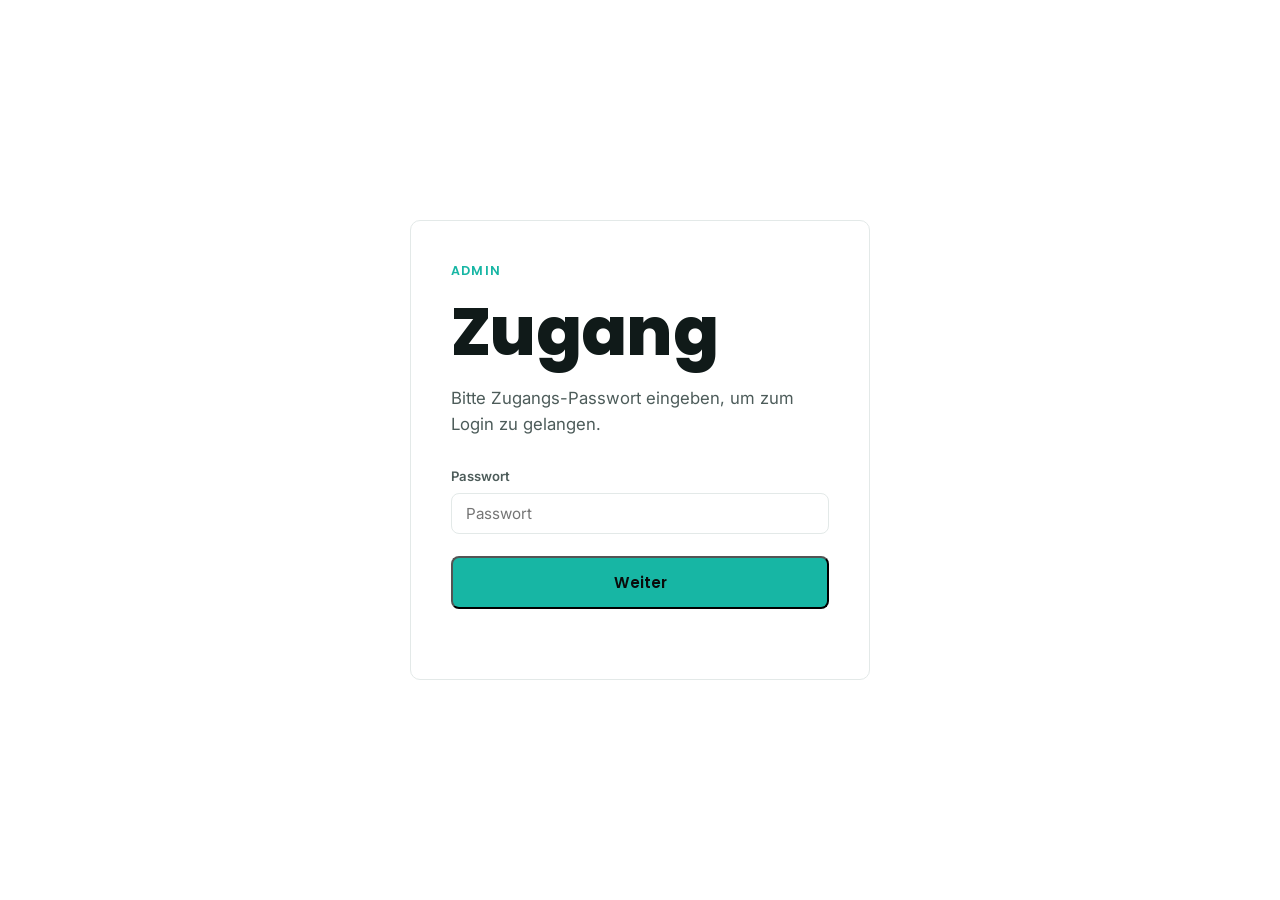
==== admin/index.html @ 3780bc46 "Code-Cleanup: alle Kommentare raus, toten Code entfernt Betrifft alle HTML/CSS/JS-Dateien im Repo (1" ====
<!DOCTYPE html>
<html lang="de">
<head>
<meta charset="UTF-8">
<meta name="viewport" content="width=device-width, initial-scale=1.0">
<meta name="robots" content="noindex, nofollow">
<title>Admin | Pascal Krieger</title>
<link rel="icon" type="image/png" href="../Assets/logo_1x1.png">
<script>
  (function () {
    try {
      var stored = localStorage.getItem('theme');
      var wantsLight = stored ? stored === 'light' : window.matchMedia('(prefers-color-scheme: light)').matches;
      if (wantsLight) document.documentElement.classList.add('light');
    } catch (e) {}
  })();
</script>
<link rel="preconnect" href="https://fonts.googleapis.com">
<link rel="preconnect" href="https://fonts.gstatic.com" crossorigin>
<link href="https://fonts.googleapis.com/css2?family=Poppins:wght@500;600;700;800&family=Inter:wght@400;500;600&display=swap" rel="stylesheet">
<link rel="stylesheet" href="../style.css">
<link rel="stylesheet" href="style.css">
</head>
<body>

<div id="pinScreen" class="admin-login" style="display:none">
  <div class="admin-login-card">
    <p class="eyebrow">Admin</p>
    <h1>Zugang</h1>
    <p class="lead">Bitte Zugangs-Passwort eingeben, um zum Login zu gelangen.</p>

    <label class="admin-field">
      <span>Passwort</span>
      <input type="password" id="pinInput" placeholder="Passwort" autocomplete="off">
    </label>

    <button id="pinBtn" class="btn btn-primary" type="button">Weiter</button>
    <p id="pinError" class="admin-error"></p>
  </div>
</div>

<div id="loginScreen" class="admin-login" style="display:none">
  <div class="admin-login-card">
    <p class="eyebrow">Admin</p>
    <h1>Anmelden</h1>
    <p class="lead">Melde dich mit einem GitHub-Zugriffstoken an, um auf den Admin-Bereich zuzugreifen.</p>

    <label class="admin-field">
      <span>GitHub-Token</span>
      <input type="password" id="tokenInput" placeholder="github_pat_..." autocomplete="off">
    </label>

    <button id="loginBtn" class="btn btn-primary" type="button">Anmelden</button>
    <p id="loginError" class="admin-error"></p>

    <details class="admin-help">
      <summary>Wie bekomme ich ein Token?</summary>
      <ol>
        <li>Auf GitHub: Einstellungen (oben rechts beim Profilbild) → <strong>Settings</strong></li>
        <li>Ganz unten links: <strong>Developer settings</strong></li>
        <li><strong>Personal access tokens</strong> → <strong>Fine-grained tokens</strong> → <strong>Generate new token</strong></li>
        <li>Bei "Repository access" → <strong>Only select repositories</strong> → <em>pkphysio</em> auswählen</li>
        <li>Bei "Permissions" → <strong>Contents</strong> → auf <strong>Read and write</strong> stellen</li>
        <li>Token generieren, kopieren und hier oben einfügen</li>
      </ol>
      <p class="admin-note">Das Token wird nur in diesem Browser-Tab gespeichert und nie irgendwo hochgeladen. Nach dem Schließen des Tabs ist es weg.</p>
    </details>
  </div>
</div>

<div id="menuScreen" class="admin-menu" style="display:none">
  <button class="theme-toggle admin-menu-theme-toggle" id="themeToggle" type="button" aria-pressed="false" aria-label="Farbschema wechseln">
    <span class="theme-toggle-track"><span class="theme-toggle-thumb"></span></span>
  </button>
  <div class="admin-menu-inner">
    <p class="eyebrow">Admin</p>
    <h1>Womit möchtest du starten?</h1>
    <p class="lead">Wähle einen Bereich aus.</p>

    <div class="admin-menu-grid">
      <a href="Website%20Editor/" class="admin-menu-card">
        <span class="admin-menu-card-icon"><svg viewBox="0 0 24 24" width="28" height="28" fill="none" stroke="currentColor" stroke-width="1.6" stroke-linecap="round" stroke-linejoin="round"><path d="M4 20l1-4L16 5l3 3L8 19l-4 1z"/><path d="M14 7l3 3"/></svg></span>
        <h2>Website-Editor</h2>
        <p>Texte, Bilder, Design und Bausteine der Website bearbeiten.</p>
      </a>
      <a href="Statistik/" class="admin-menu-card">
        <span class="admin-menu-card-icon"><svg viewBox="0 0 24 24" width="28" height="28" fill="none" stroke="currentColor" stroke-width="1.6" stroke-linecap="round" stroke-linejoin="round"><line x1="5" y1="20" x2="5" y2="12"/><line x1="12" y1="20" x2="12" y2="6"/><line x1="19" y1="20" x2="19" y2="14"/><line x1="3" y1="20" x2="21" y2="20"/></svg></span>
        <h2>Statistiken <span class="admin-badge-soon">Bald verfügbar</span></h2>
        <p>Besucherzahlen und Kennzahlen der Website einsehen.</p>
      </a>
    </div>

    <button id="menuLogoutBtn" class="btn btn-outline admin-menu-logout" type="button">Abmelden</button>
  </div>
</div>

<script src="script.js"></script>
</body>
</html>
---- style.css ----
* { box-sizing: border-box; margin: 0; padding: 0; }

:root {
  --color-primary: #17b6a4;
  --color-primary-dark: #0c6a60;
  --color-primary-light: rgba(23, 182, 164, .16);
  --color-accent: #ff8a5c;
  --color-ink: #f3f6f5;
  --color-ink-soft: #a9b6b3;
  --color-bg: #111111;
  --color-bg-alt: #171b1a;
  --color-surface: #1c211f;
  --color-border: #2a302e;
  --shadow-sm: 0 2px 10px rgba(0, 0, 0, .35);
  --shadow-md: 0 10px 30px rgba(0, 0, 0, .45);
  --shadow-lg: 0 20px 50px rgba(0, 0, 0, .55);
  --radius: 10px;
  --radius-sm: 8px;
  --portrait-width: 430px;
  --logo-height: 90px;
  --font-head: "Poppins", sans-serif;
  --font-body: "Inter", sans-serif;
  color-scheme: dark;
}

:root.light {
  --color-primary-dark: #0a5751;
  --color-primary-light: rgba(15, 122, 114, .12);
  --color-ink: #101a19;
  --color-ink-soft: #4d5c5a;
  --color-bg: #ffffff;
  --color-bg-alt: #f4f8f7;
  --color-surface: #ffffff;
  --color-border: #e3e9e8;
  --shadow-sm: 0 2px 10px rgba(16, 26, 25, .06);
  --shadow-md: 0 10px 30px rgba(16, 26, 25, .10);
  --shadow-lg: 0 20px 50px rgba(16, 26, 25, .16);
  color-scheme: light;
}

html { scroll-behavior: smooth; background: var(--color-bg); transition: background .2s ease; }

body {
  font-family: var(--font-body);
  color: var(--color-ink);
  background: var(--color-bg);
  line-height: 1.6;
  -webkit-font-smoothing: antialiased;
  transition: background .2s ease, color .2s ease;
}

img { display: block; max-width: 100%; }
a { color: inherit; text-decoration: none; }
ul { list-style: none; }

.container {
  width: 100%;
  max-width: 1140px;
  margin: 0 auto;
  padding: 0 24px;
}

h1, h2, h3 { font-family: var(--font-head); font-weight: 700; line-height: 1.15; letter-spacing: -0.01em; }
h1 { font-size: clamp(2.6rem, 6vw, 4.2rem); font-weight: 800; }
h2 { font-size: clamp(1.9rem, 3.6vw, 2.6rem); }
h3 { font-size: 1.25rem; font-weight: 600; }

.eyebrow {
  display: block;
  font-family: var(--font-head);
  font-size: .78rem;
  font-weight: 600;
  letter-spacing: .1em;
  text-transform: uppercase;
  color: var(--color-primary);
  margin-bottom: 12px;
}

.lead { color: var(--color-ink-soft); font-size: 1.05rem; max-width: 60ch; }

.btn {
  display: inline-flex;
  align-items: center;
  gap: 8px;
  padding: 13px 24px;
  border-radius: 8px;
  font-family: var(--font-head);
  font-weight: 600;
  font-size: .95rem;
  transition: background .2s ease, border-color .2s ease, color .2s ease;
  white-space: nowrap;
}
.btn-primary {
  background: var(--color-primary);
  color: #0a0c0b;
}
.btn-primary:hover { background: #22cdb9; }
.btn-outline {
  background: transparent;
  color: var(--color-ink);
  border: 1.5px solid var(--color-border);
}
.btn-outline:hover { border-color: var(--color-primary); color: var(--color-primary); }
.btn-header { padding: 10px 18px; font-size: .85rem; }

.progress-bar {
  position: fixed;
  top: 0; left: 0;
  height: 3px;
  width: 0%;
  background: linear-gradient(90deg, var(--color-primary), var(--color-accent));
  z-index: 1000;
  transition: width .1s ease-out;
}

.site-header {
  position: fixed;
  top: 0; left: 0; right: 0;
  z-index: 900;
  background: rgba(17, 17, 17, .75);
  backdrop-filter: blur(14px);
  -webkit-backdrop-filter: blur(14px);
  border-bottom: 1px solid transparent;
  transition: background .2s ease, border-color .3s ease, box-shadow .3s ease;
}
:root.light .site-header { background: rgba(255, 255, 255, .8); }
.site-header.scrolled { border-color: var(--color-border); box-shadow: var(--shadow-sm); }

.header-inner {
  display: flex;
  align-items: center;
  justify-content: space-between;
  gap: 20px;
  height: 92px;
}

.logo-link { display: flex; align-items: center; }
.logo-img { height: var(--logo-height, 90px); width: auto; }
.logo-img-light { display: none; }
:root.light .logo-img-dark { display: none; }
:root.light .logo-img-light { display: block; }

.nav { display: flex; align-items: center; gap: 28px; margin-left: auto; position: relative; }
.nav-link {
  position: relative;
  font-weight: 500;
  font-size: .95rem;
  color: var(--color-ink-soft);
  transition: color .2s ease;
  padding: 4px 0;
}
.nav-link::after {
  content: "";
  position: absolute;
  left: 0; bottom: -2px;
  width: 0; height: 2px;
  background: var(--color-primary);
  transition: width .25s ease;
}
.nav-link:hover, .nav-link.active { color: var(--color-ink); }
.nav-link:hover::after, .nav-link.active::after { width: 100%; }

.theme-toggle {
  display: flex;
  align-items: center;
  background: none;
  border: none;
  cursor: pointer;
  padding: 0;
}
.theme-toggle-track {
  position: relative;
  width: 40px;
  height: 22px;
  border-radius: 999px;
  background: var(--color-border);
  transition: background .2s ease;
}
.theme-toggle-thumb {
  position: absolute;
  top: 2px; left: 2px;
  width: 18px; height: 18px;
  border-radius: 50%;
  background: var(--color-primary);
  transition: transform .25s ease;
}
:root.light .theme-toggle-thumb { transform: translateX(18px); }

.burger {
  display: none;
  flex-direction: column;
  justify-content: center;
  gap: 5px;
  width: 40px;
  height: 40px;
  background: none;
  border: none;
  cursor: pointer;
}
.burger span {
  width: 22px;
  height: 2px;
  background: var(--color-ink);
  transition: transform .3s ease, opacity .3s ease;
}
.burger.open span:nth-child(1) { transform: translateY(7px) rotate(45deg); }
.burger.open span:nth-child(2) { opacity: 0; }
.burger.open span:nth-child(3) { transform: translateY(-7px) rotate(-45deg); }

.hero {
  padding: 206px 0 110px;
  border-bottom: 1px solid var(--color-border);
}
.hero-inner { max-width: 760px; }
.hero-sub { color: var(--color-primary); font-weight: 600; margin: 10px 0 22px; }
.hero-text { color: var(--color-ink-soft); font-size: 1.1rem; max-width: 56ch; margin-bottom: 34px; }
.hero-actions { display: flex; gap: 16px; flex-wrap: wrap; }

.section { padding: 110px 0; }
.section-alt { background: var(--color-bg-alt); }
.section-head { max-width: 640px; margin-bottom: 50px; }
.offers-head { margin-top: 90px; }

.about-grid {
  display: grid;
  grid-template-columns: var(--portrait-width, 430px) 1fr;
  gap: 60px;
  align-items: center;
}
.about-portrait {
  width: 100%;
  aspect-ratio: 3 / 4.4;
  border-radius: var(--radius);
  background: linear-gradient(150deg, var(--color-primary), var(--color-primary-dark));
  border: 1px solid var(--color-border);
  overflow: hidden;
}
.about-portrait-img {
  width: 100%;
  height: 100%;
  object-fit: cover;
  object-position: center top;
}

.about-content h2 { margin-bottom: 18px; }
.about-content .lead { margin-bottom: 34px; }

.timeline { display: flex; flex-direction: column; gap: 20px; }
.timeline li { display: flex; gap: 16px; align-items: flex-start; }
.timeline-dot {
  width: 10px; height: 10px;
  border-radius: 50%;
  background: var(--color-primary);
  margin-top: 7px;
  flex-shrink: 0;
  box-shadow: 0 0 0 4px var(--color-primary-light);
}
.timeline strong { font-family: var(--font-head); font-size: .92rem; color: var(--color-ink); }
.timeline p { color: var(--color-ink-soft); font-size: .95rem; }

.services-grid {
  display: grid;
  grid-template-columns: repeat(2, 1fr);
  gap: 28px;
  margin-bottom: 30px;
}
.service-card, .offer-card {
  background: var(--color-surface);
  border: 1px solid var(--color-border);
  border-radius: var(--radius);
  padding: 34px;
  transition: border-color .2s ease;
}
.service-card:hover, .offer-card:hover {
  border-color: var(--color-primary);
}
.service-card h3, .offer-card h3 {
  margin-bottom: 10px;
  padding-bottom: 14px;
  border-bottom: 2px solid var(--color-primary-light);
}
.service-card p, .offer-card p { color: var(--color-ink-soft); font-size: .95rem; }

.offer-list { display: flex; flex-direction: column; gap: 8px; }
.offer-list > li {
  position: relative;
  padding-left: 18px;
  color: var(--color-ink-soft);
  font-size: .95rem;
}
.offer-list > li::before {
  content: "";
  position: absolute;
  left: 0; top: 9px;
  width: 6px; height: 6px;
  border-radius: 50%;
  background: var(--color-primary);
}
.offer-sublist { margin-top: 8px; display: flex; flex-direction: column; gap: 6px; }
.offer-sublist li {
  position: relative;
  padding-left: 16px;
  color: var(--color-ink-soft);
  font-size: .95rem;
}
.offer-sublist li::before {
  content: "–";
  position: absolute;
  left: 0;
  color: var(--color-ink-soft);
}

.offers-grid {
  display: grid;
  grid-template-columns: repeat(3, 1fr);
  gap: 28px;
}

.custom-section-inner { max-width: 760px; margin: 0 auto; }
.custom-section-head { max-width: 100%; text-align: center; margin-left: auto; margin-right: auto; }
.custom-section-head .eyebrow { text-align: center; }
.custom-section-text { color: var(--color-ink-soft); font-size: 1.05rem; text-align: center; }
.custom-section-text p { margin-bottom: 1em; }
.custom-section-text p:last-child { margin-bottom: 0; }

.custom-section-inner.has-image {
  max-width: 1100px;
  display: grid;
  grid-template-columns: 1fr 1fr;
  gap: 50px;
  align-items: center;
}
.custom-section-inner.has-image .custom-section-head,
.custom-section-inner.has-image .custom-section-text,
.custom-section-inner.has-image .custom-section-head .eyebrow {
  text-align: left;
  margin-left: 0;
  margin-right: 0;
}
.custom-section-inner.has-image.custom-section-imgright { direction: rtl; }
.custom-section-inner.has-image.custom-section-imgright > * { direction: ltr; }
.custom-section-media img {
  display: block;
  width: 100%;
  border-radius: var(--radius);
  box-shadow: var(--shadow-md);
}
@media (max-width: 860px) {
  .custom-section-inner.has-image { grid-template-columns: 1fr; }
  .custom-section-inner.has-image.custom-section-imgright { direction: ltr; }
}
.custom-subblock { margin-top: 28px; }
.custom-subblock h3 { margin-bottom: 10px; }

.custom-block-accordion { max-width: 820px; margin: 0 auto; }

.custom-table-wrap { overflow-x: auto; }
.custom-table { width: 100%; border-collapse: collapse; }
.custom-table th, .custom-table td {
  padding: 14px 18px;
  text-align: left;
  border-bottom: 1px solid var(--color-border);
  font-size: .95rem;
  color: var(--color-ink-soft);
  white-space: nowrap;
}
.custom-table th {
  color: var(--color-ink);
  font-family: var(--font-head);
  font-weight: 600;
  border-bottom: 2px solid var(--color-primary-light);
}
.custom-table tr:last-child td { border-bottom: none; }

.custom-gallery-grid {
  display: grid;
  grid-template-columns: repeat(auto-fill, minmax(220px, 1fr));
  gap: 20px;
}
.custom-gallery-grid img {
  width: 100%;
  aspect-ratio: 4 / 3;
  object-fit: cover;
  border-radius: var(--radius);
  box-shadow: var(--shadow-sm);
}

.custom-quote-container { max-width: 760px; margin: 0 auto; text-align: center; }
.custom-quote p {
  font-family: var(--font-head);
  font-size: clamp(1.3rem, 2.4vw, 1.8rem);
  font-weight: 600;
  line-height: 1.4;
  color: var(--color-ink);
}
.custom-quote p::before { content: "\201C"; }
.custom-quote p::after { content: "\201D"; }
.custom-quote cite {
  display: block;
  margin-top: 18px;
  font-style: normal;
  color: var(--color-primary);
  font-size: .9rem;
  font-weight: 600;
}

.custom-cta-container { max-width: 640px; margin: 0 auto; text-align: center; }
.custom-cta-container .eyebrow { text-align: center; }
.custom-cta-text { color: var(--color-ink-soft); font-size: 1.05rem; margin: 16px 0 30px; }

.custom-video-wrap {
  position: relative;
  width: 100%;
  aspect-ratio: 16 / 9;
  border-radius: var(--radius);
  overflow: hidden;
  box-shadow: var(--shadow-md);
}
.custom-video-wrap iframe {
  position: absolute;
  inset: 0;
  width: 100%;
  height: 100%;
  border: 0;
}

.custom-stats-grid {
  display: grid;
  grid-template-columns: repeat(auto-fit, minmax(140px, 1fr));
  gap: 30px;
  text-align: center;
}
.custom-stat { display: flex; flex-direction: column; gap: 6px; }
.custom-stat-value {
  font-family: var(--font-head);
  font-weight: 800;
  font-size: clamp(2rem, 4vw, 2.8rem);
  color: var(--color-primary);
}
.custom-stat-label { color: var(--color-ink-soft); font-size: .9rem; }

.custom-hours-list { max-width: 480px; margin: 0 auto; display: flex; flex-direction: column; }
.custom-hours-row {
  display: flex;
  justify-content: space-between;
  gap: 20px;
  padding: 14px 0;
  border-bottom: 1px solid var(--color-border);
  font-size: .98rem;
}
.custom-hours-row:last-child { border-bottom: none; }
.custom-hours-day { color: var(--color-ink); font-weight: 600; }
.custom-hours-time { color: var(--color-ink-soft); }

.custom-columns-grid { display: grid; grid-template-columns: 1fr 1fr; gap: 50px; }
.custom-column h3 { margin-bottom: 14px; }
@media (max-width: 760px) {
  .custom-columns-grid { grid-template-columns: 1fr; gap: 36px; }
}

.custom-block-divider { padding: 36px 0; }
.custom-divider-space { height: 1px; }
.custom-divider-line {
  position: relative;
  display: flex;
  align-items: center;
  justify-content: center;
  text-align: center;
  color: var(--color-ink-soft);
  font-size: .85rem;
  font-weight: 600;
  letter-spacing: .04em;
}
.custom-divider-line::before {
  content: "";
  position: absolute;
  left: 0; right: 0; top: 50%;
  height: 1px;
  background: var(--color-border);
}
.custom-divider-line span { position: relative; background: var(--color-bg); padding: 0 16px; }
.section-alt .custom-divider-line span { background: var(--color-bg-alt); }

.custom-map-wrap {
  position: relative;
  width: 100%;
  aspect-ratio: 16 / 9;
  border-radius: var(--radius);
  overflow: hidden;
  box-shadow: var(--shadow-md);
}
.custom-map-wrap iframe {
  position: absolute;
  inset: 0;
  width: 100%;
  height: 100%;
  border: 0;
}

.custom-team-grid { display: grid; grid-template-columns: repeat(auto-fit, minmax(220px, 1fr)); gap: 34px; }
.custom-team-card { text-align: center; }
.custom-team-photo { width: 140px; height: 140px; border-radius: 50%; object-fit: cover; margin: 0 auto 18px; display: block; box-shadow: var(--shadow-sm); }
.custom-team-photo-placeholder { background: var(--color-surface); border: 1px solid var(--color-border); }
.custom-team-card h3 { margin-bottom: 4px; }
.custom-team-role { color: var(--color-primary); font-size: .88rem; font-weight: 600; margin-bottom: 10px; }
.custom-team-bio { color: var(--color-ink-soft); font-size: .92rem; }

.custom-testimonials-grid { display: grid; grid-template-columns: repeat(auto-fit, minmax(260px, 1fr)); gap: 24px; }
.custom-testimonial-card {
  background: var(--color-surface);
  border: 1px solid var(--color-border);
  border-radius: var(--radius);
  padding: 28px;
}
.custom-testimonial-text { color: var(--color-ink); margin-bottom: 16px; }
.custom-testimonial-text::before { content: "\201C"; }
.custom-testimonial-text::after { content: "\201D"; }
.custom-testimonial-author { color: var(--color-ink-soft); font-size: .88rem; font-weight: 600; }
.custom-testimonial-author span { font-weight: 400; }

.custom-pricing-grid { display: grid; grid-template-columns: repeat(auto-fit, minmax(240px, 1fr)); gap: 24px; align-items: start; }
.custom-pricing-card {
  background: var(--color-surface);
  border: 1px solid var(--color-border);
  border-radius: var(--radius);
  padding: 30px;
}
.custom-pricing-card.highlighted { border-color: var(--color-primary); box-shadow: 0 0 0 1px var(--color-primary); }
.custom-pricing-value { font-family: var(--font-head); font-weight: 800; font-size: 1.6rem; color: var(--color-primary); margin: 10px 0; }
.custom-pricing-value span { font-family: var(--font-body); font-weight: 500; font-size: .8rem; color: var(--color-ink-soft); margin-left: 4px; }
.custom-pricing-desc { color: var(--color-ink-soft); font-size: .9rem; margin-bottom: 14px; }
.custom-pricing-features { display: flex; flex-direction: column; gap: 8px; }
.custom-pricing-features li { position: relative; padding-left: 20px; font-size: .9rem; color: var(--color-ink-soft); }
.custom-pricing-features li::before { content: ""; position: absolute; left: 0; top: 8px; width: 6px; height: 6px; border-radius: 50%; background: var(--color-primary); }

.custom-logos-eyebrow { text-align: center; }
.custom-logos-row { display: flex; flex-wrap: wrap; align-items: center; justify-content: center; gap: 40px; }
.custom-logos-row img { max-height: 48px; max-width: 140px; object-fit: contain; opacity: .75; filter: grayscale(1); transition: opacity .2s ease, filter .2s ease; }
.custom-logos-row img:hover { opacity: 1; filter: grayscale(0); }

.custom-social-row { display: flex; justify-content: center; gap: 16px; flex-wrap: wrap; }
.custom-social-icon {
  width: 46px;
  height: 46px;
  border-radius: 50%;
  background: var(--color-surface);
  border: 1px solid var(--color-border);
  display: flex;
  align-items: center;
  justify-content: center;
  color: var(--color-ink);
  font-family: var(--font-head);
  font-weight: 700;
  font-size: .8rem;
  transition: border-color .2s ease, color .2s ease, transform .15s ease;
}
.custom-social-icon:hover { border-color: var(--color-primary); color: var(--color-primary); transform: translateY(-3px); }

.faq-layout { max-width: 820px; margin: 0 auto; }
.faq-layout .section-head { max-width: 100%; text-align: center; margin-left: auto; margin-right: auto; }
.faq-layout .eyebrow { text-align: center; }
.faq-layout .lead { margin: 12px auto 0; text-align: center; }

.accordion { display: flex; flex-direction: column; gap: 14px; }
.accordion-item {
  background: var(--color-surface);
  border: 1px solid var(--color-border);
  border-radius: var(--radius-sm);
  overflow: hidden;
  transition: border-color .25s ease;
}
.accordion-item.open { border-color: var(--color-primary); }

.accordion-trigger {
  width: 100%;
  display: flex;
  align-items: center;
  justify-content: space-between;
  gap: 16px;
  background: none;
  border: none;
  text-align: left;
  padding: 20px 24px;
  font-family: var(--font-head);
  font-weight: 600;
  font-size: 1rem;
  color: var(--color-ink);
  cursor: pointer;
}
.accordion-item.open .accordion-trigger { color: var(--color-primary); }

.accordion-panel {
  max-height: 0;
  overflow: hidden;
  transition: max-height .35s ease, padding .35s ease;
  padding: 0 24px;
}
.accordion-panel p { color: var(--color-ink-soft); padding-bottom: 20px; }
.accordion-panel a { color: var(--color-primary); font-weight: 600; }

.hero-text a,
.lead a,
.service-card p a,
.custom-section-text a {
  color: var(--color-primary);
  text-decoration: underline;
}

.hero-text ul, .lead ul, .service-card ul, .accordion-panel ul, .custom-section-text ul {
  display: flex;
  flex-direction: column;
  gap: 8px;
  margin: 14px 0;
}
.hero-text ul li, .lead ul li, .service-card ul li, .accordion-panel ul li, .custom-section-text ul li {
  position: relative;
  padding-left: 18px;
}
.hero-text ul li::before, .lead ul li::before, .service-card ul li::before, .accordion-panel ul li::before, .custom-section-text ul li::before {
  content: "";
  position: absolute;
  left: 0; top: 9px;
  width: 6px; height: 6px;
  border-radius: 50%;
  background: var(--color-primary);
}
.hero-text ol, .lead ol, .service-card ol, .accordion-panel ol, .custom-section-text ol {
  padding-left: 20px;
  margin: 14px 0;
  display: flex;
  flex-direction: column;
  gap: 8px;
}
.service-card ul, .service-card ol, .accordion-panel ul, .accordion-panel ol {
  color: var(--color-ink-soft);
  font-size: .95rem;
}

.kontakt-grid {
  display: grid;
  grid-template-columns: 1fr 1fr;
  gap: 60px;
  align-items: center;
}
.kontakt-info h2 { margin-bottom: 14px; }
.kontakt-info .lead { margin-bottom: 34px; }

.contact-list { display: flex; flex-direction: column; gap: 18px; margin-bottom: 36px; }
.contact-list li { border-left: 2px solid var(--color-primary-light); padding-left: 16px; }
.contact-list strong { font-family: var(--font-head); font-size: .88rem; display: block; margin-bottom: 2px; }
.contact-list p, .contact-list a { color: var(--color-ink-soft); font-size: .95rem; }
.contact-list a:hover { color: var(--color-primary); }

.kontakt-map {
  border-radius: var(--radius);
  overflow: hidden;
  box-shadow: var(--shadow-md);
  aspect-ratio: 4 / 5;
}
.kontakt-map iframe {
  width: 100%;
  height: 100%;
  border: 0;
  filter: invert(90%) hue-rotate(180deg) brightness(.95) contrast(90%);
}
:root.light .kontakt-map iframe { filter: none; }

.reveal {
  opacity: 0;
  transform: translateY(24px);
  transition: opacity .7s ease, transform .7s ease;
}
.reveal.in-view { opacity: 1; transform: translateY(0); }

@media (max-width: 980px) {
  .about-grid, .kontakt-grid { grid-template-columns: 1fr; }
  .about-visual { max-width: 380px; margin: 0 auto; }
  .services-grid, .offers-grid { grid-template-columns: 1fr; }
  .kontakt-map { aspect-ratio: 16/10; }
}

@media (max-width: 860px) {
  .nav { position: fixed; top: 92px; left: 0; right: 0; background: var(--color-bg); flex-direction: column; gap: 0; padding: 8px 24px 60px; box-shadow: var(--shadow-md); transform: translateY(-130%); opacity: 0; transition: transform .3s ease, opacity .3s ease; margin: 0; }
  .nav.open { transform: translateY(0); opacity: 1; }
  .nav-link { padding: 14px 0; border-bottom: 1px solid var(--color-border); }
  .nav .theme-toggle { position: absolute; bottom: 18px; right: 24px; }
  .burger { display: flex; }
  .btn-header { display: none; }
  .hero { padding: 150px 0 80px; }
  .section { padding: 72px 0; }
  .offers-head { margin-top: 56px; }
  .about-grid, .kontakt-grid { gap: 40px; }
}

@media (max-width: 640px) {
  .header-inner { height: 76px; }
  .logo-img { height: calc(var(--logo-height, 90px) * 0.72); }
  .nav { top: 76px; }
  .hero { padding: 132px 0 64px; }
  .service-card, .offer-card { padding: 24px; }
  .accordion-trigger { padding: 18px 20px; }
  .accordion-panel { padding: 0 20px; }
}

@media (max-width: 520px) {
  .hero-actions .btn { width: 100%; justify-content: center; }
  .container { padding: 0 18px; }
}
---- admin/style.css ----
body {
  background: var(--color-bg);
}

.admin-login {
  min-height: 100vh;
  display: flex;
  align-items: center;
  justify-content: center;
  padding: 24px;
}
.admin-login-card {
  width: 100%;
  max-width: 460px;
  background: var(--color-surface);
  border: 1px solid var(--color-border);
  border-radius: var(--radius);
  padding: 40px;
}
.admin-login-card h1 { margin-bottom: 14px; }
.admin-login-card .lead { margin-bottom: 28px; }
.admin-login-card .btn { width: 100%; justify-content: center; margin-top: 6px; }
.admin-login-card .btn:disabled,
.admin-login-card input:disabled { opacity: .5; cursor: not-allowed; }

.admin-error {
  color: #ff6b6b;
  font-size: .9rem;
  margin-top: 12px;
  min-height: 1.2em;
}

.admin-help {
  margin-top: 28px;
  border-top: 1px solid var(--color-border);
  padding-top: 20px;
  font-size: .88rem;
  color: var(--color-ink-soft);
}
.admin-help summary {
  cursor: pointer;
  font-weight: 600;
  color: var(--color-ink);
  margin-bottom: 12px;
}
.admin-help ol { list-style: decimal; padding-left: 20px; display: flex; flex-direction: column; gap: 6px; }
.admin-note {
  margin-top: 14px;
  font-size: .82rem;
  color: var(--color-ink-soft);
  font-style: italic;
}

.admin-field {
  display: flex;
  flex-direction: column;
  gap: 6px;
  margin-bottom: 16px;
}
.admin-field span {
  font-size: .82rem;
  font-weight: 600;
  color: var(--color-ink-soft);
}
.admin-field input,
.admin-field textarea,
.admin-field select {
  font-family: var(--font-body);
  font-size: .95rem;
  color: var(--color-ink);
  background: var(--color-bg);
  border: 1px solid var(--color-border);
  border-radius: var(--radius-sm);
  padding: 10px 14px;
  resize: vertical;
}
.admin-field input:focus,
.admin-field textarea:focus,
.admin-field select:focus {
  outline: none;
  border-color: var(--color-primary);
}

.admin-menu {
  min-height: 100vh;
  display: flex;
  align-items: center;
  justify-content: center;
  padding: 24px;
  position: relative;
}
.admin-menu-theme-toggle { position: absolute; top: 24px; right: 24px; }
.admin-menu-inner { width: 100%; max-width: 720px; text-align: center; }
.admin-menu-inner h1 { margin-bottom: 14px; }
.admin-menu-inner .lead { max-width: 480px; margin: 0 auto 40px; }
.admin-menu-grid {
  display: grid;
  grid-template-columns: repeat(auto-fit, minmax(220px, 1fr));
  gap: 20px;
  text-align: left;
  margin-bottom: 32px;
}
.admin-menu-card {
  display: block;
  background: var(--color-surface);
  border: 1px solid var(--color-border);
  border-radius: var(--radius);
  padding: 28px;
  color: var(--color-ink);
  transition: border-color .2s ease, transform .15s ease;
}
.admin-menu-card:hover { border-color: var(--color-primary); transform: translateY(-3px); }
.admin-menu-card-icon { display: inline-flex; color: var(--color-primary); margin-bottom: 16px; }
.admin-menu-card h2 { font-size: 1.15rem; margin-bottom: 8px; display: flex; align-items: center; gap: 8px; flex-wrap: wrap; }
.admin-menu-card p { color: var(--color-ink-soft); font-size: .9rem; }
.admin-badge-soon {
  display: inline-block;
  padding: 2px 9px;
  border-radius: 999px;
  background: var(--color-primary-light);
  color: var(--color-primary);
  font-size: .68rem;
  font-weight: 700;
  letter-spacing: .04em;
  text-transform: uppercase;
}
.admin-menu-logout { width: auto; padding: 10px 24px; }

.admin-home-btn {
  display: inline-flex;
  align-items: center;
  justify-content: center;
  width: 38px;
  height: 38px;
  border-radius: 50%;
  border: 1px solid var(--color-border);
  color: var(--color-ink-soft);
  transition: border-color .2s ease, color .2s ease;
}
.admin-home-btn:hover { border-color: var(--color-primary); color: var(--color-primary); }
.admin-home-btn-standalone { position: absolute; top: 24px; left: 24px; }
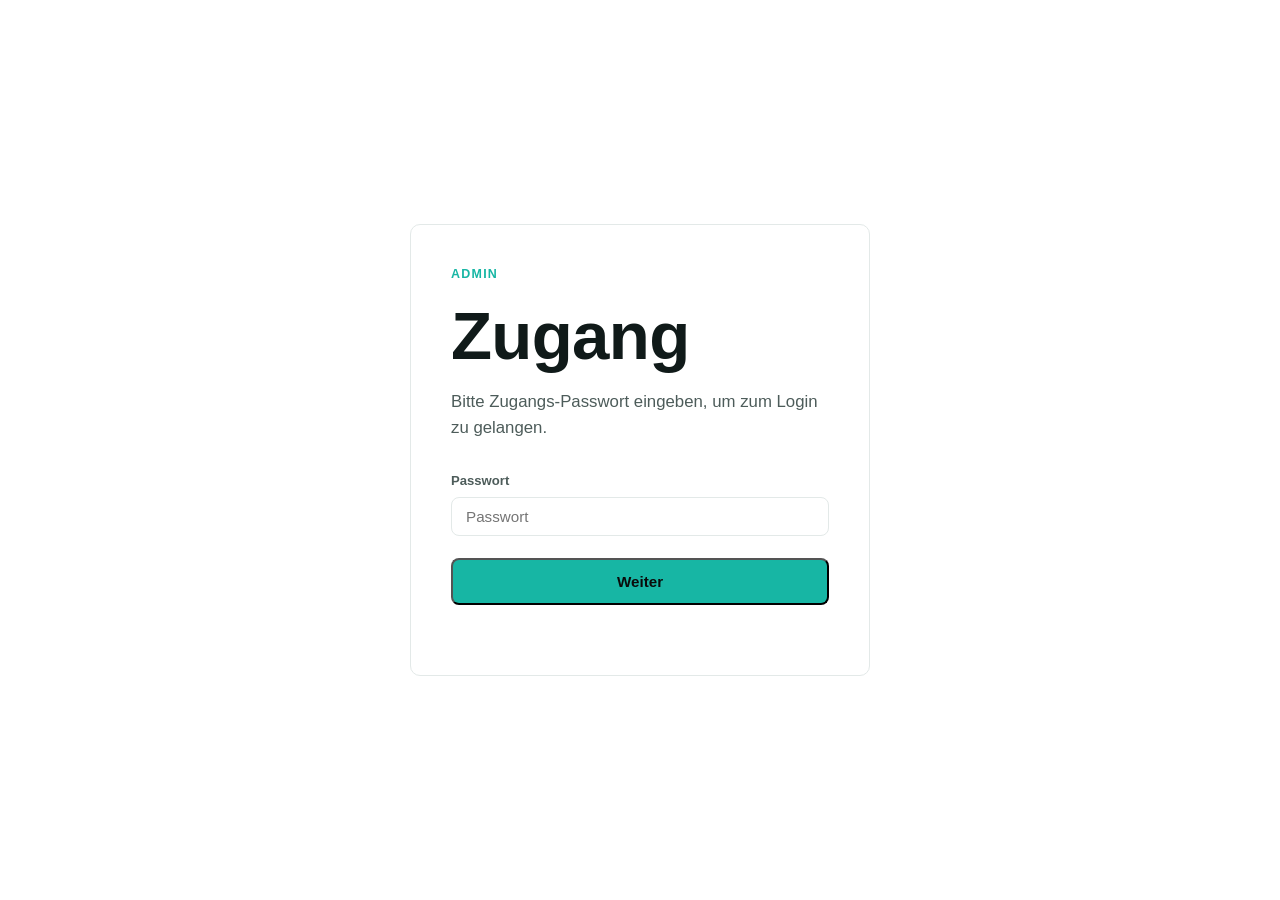
==== commit 52779d77: "Sicherheit verbessern: CSP + Referrer-Policy, security.txt, sitemap.xml Content-Security-Policy und " ====
--- a/admin/index.html
+++ b/admin/index.html
@@ -5,16 +5,10 @@
 <meta name="viewport" content="width=device-width, initial-scale=1.0">
 <meta name="robots" content="noindex, nofollow">
 <title>Admin | Pascal Krieger</title>
+<meta http-equiv="Content-Security-Policy" content="default-src 'self'; script-src 'self'; style-src 'self' 'unsafe-inline' https://fonts.googleapis.com; font-src 'self' https://fonts.gstatic.com; img-src 'self' data:; connect-src 'self' https://api.github.com; frame-src 'none'; object-src 'none'; base-uri 'self'; form-action 'self';">
+<meta name="referrer" content="strict-origin-when-cross-origin">
 <link rel="icon" type="image/png" href="../Assets/logo_1x1.png">
-<script>
-  (function () {
-    try {
-      var stored = localStorage.getItem('theme');
-      var wantsLight = stored ? stored === 'light' : window.matchMedia('(prefers-color-scheme: light)').matches;
-      if (wantsLight) document.documentElement.classList.add('light');
-    } catch (e) {}
-  })();
-</script>
+<script src="../theme-init.js"></script>
 <link rel="preconnect" href="https://fonts.googleapis.com">
 <link rel="preconnect" href="https://fonts.gstatic.com" crossorigin>
 <link href="https://fonts.googleapis.com/css2?family=Poppins:wght@500;600;700;800&family=Inter:wght@400;500;600&display=swap" rel="stylesheet">
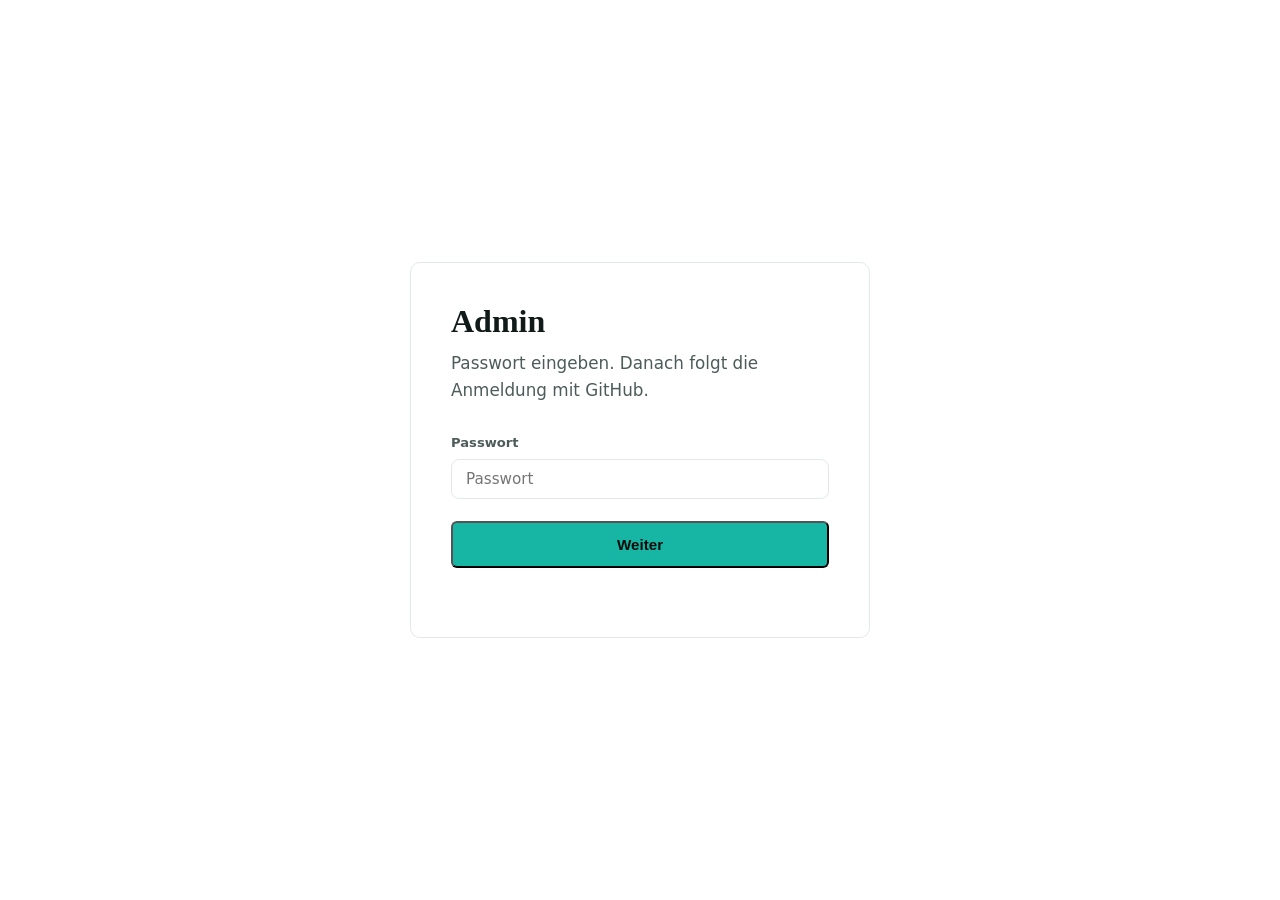
==== commit 5258b1ee: "Ruhigeres Design für Website und Admin-Bereich - Schriften: Source Serif 4 für Überschriften, Public" ====
--- a/admin/index.html
+++ b/admin/index.html
@@ -11,7 +11,7 @@
 <script src="../theme-init.js"></script>
 <link rel="preconnect" href="https://fonts.googleapis.com">
 <link rel="preconnect" href="https://fonts.gstatic.com" crossorigin>
-<link href="https://fonts.googleapis.com/css2?family=Poppins:wght@500;600;700;800&family=Inter:wght@400;500;600&display=swap" rel="stylesheet">
+<link href="https://fonts.googleapis.com/css2?family=Source+Serif+4:opsz,wght@8..60,500;8..60,600&family=Public+Sans:wght@400;500;700&family=Literata:opsz,wght@7..72,500;7..72,600&family=Atkinson+Hyperlegible:wght@400;700&display=swap" rel="stylesheet">
 <link rel="stylesheet" href="../style.css">
 <link rel="stylesheet" href="style.css">
 </head>
@@ -19,9 +19,8 @@
 
 <div id="pinScreen" class="admin-login" style="display:none">
   <div class="admin-login-card">
-    <p class="eyebrow">Admin</p>
-    <h1>Zugang</h1>
-    <p class="lead">Bitte Zugangs-Passwort eingeben, um zum Login zu gelangen.</p>
+    <h1>Admin</h1>
+    <p class="lead">Passwort eingeben. Danach folgt die Anmeldung mit GitHub.</p>
 
     <label class="admin-field">
       <span>Passwort</span>
@@ -35,9 +34,8 @@
 
 <div id="loginScreen" class="admin-login" style="display:none">
   <div class="admin-login-card">
-    <p class="eyebrow">Admin</p>
     <h1>Anmelden</h1>
-    <p class="lead">Melde dich mit einem GitHub-Zugriffstoken an, um auf den Admin-Bereich zuzugreifen.</p>
+    <p class="lead">Mit einem GitHub-Token anmelden, das Schreibrechte auf pkphysio hat.</p>
 
     <label class="admin-field">
       <span>GitHub-Token</span>
@@ -57,7 +55,7 @@
         <li>Bei "Permissions" → <strong>Contents</strong> → auf <strong>Read and write</strong> stellen</li>
         <li>Token generieren, kopieren und hier oben einfügen</li>
       </ol>
-      <p class="admin-note">Das Token wird nur in diesem Browser-Tab gespeichert und nie irgendwo hochgeladen. Nach dem Schließen des Tabs ist es weg.</p>
+      <p class="admin-note">Das Token bleibt nur in diesem Browser-Tab gespeichert und wird ausschließlich an GitHub geschickt. Nach dem Schließen des Tabs ist es weg.</p>
     </details>
   </div>
 </div>
@@ -67,9 +65,7 @@
     <span class="theme-toggle-track"><span class="theme-toggle-thumb"></span></span>
   </button>
   <div class="admin-menu-inner">
-    <p class="eyebrow">Admin</p>
-    <h1>Womit möchtest du starten?</h1>
-    <p class="lead">Wähle einen Bereich aus.</p>
+    <h1>Admin</h1>
 
     <div class="admin-menu-grid">
       <a href="Website%20Editor/" class="admin-menu-card">
--- a/style.css
+++ b/style.css
@@ -18,8 +18,8 @@
   --radius-sm: 8px;
   --portrait-width: 430px;
   --logo-height: 90px;
-  --font-head: "Poppins", sans-serif;
-  --font-body: "Inter", sans-serif;
+  --font-head: "Source Serif 4", Georgia, serif;
+  --font-body: "Public Sans", system-ui, sans-serif;
   color-scheme: dark;
 }
 
@@ -38,7 +38,7 @@
   color-scheme: light;
 }
 
-html { scroll-behavior: smooth; background: var(--color-bg); transition: background .2s ease; }
+html { scroll-behavior: smooth; background: var(--color-bg); transition: background .15s ease; }
 
 body {
   font-family: var(--font-body);
@@ -46,7 +46,7 @@
   background: var(--color-bg);
   line-height: 1.6;
   -webkit-font-smoothing: antialiased;
-  transition: background .2s ease, color .2s ease;
+  transition: background .15s ease, color .15s ease;
 }
 
 img { display: block; max-width: 100%; }
@@ -60,21 +60,19 @@
   padding: 0 24px;
 }
 
-h1, h2, h3 { font-family: var(--font-head); font-weight: 700; line-height: 1.15; letter-spacing: -0.01em; }
-h1 { font-size: clamp(2.6rem, 6vw, 4.2rem); font-weight: 800; }
+h1, h2, h3 { font-family: var(--font-head); font-weight: 600; line-height: 1.15; }
+h1 { font-size: clamp(2.6rem, 6vw, 4rem); }
 h2 { font-size: clamp(1.9rem, 3.6vw, 2.6rem); }
 h3 { font-size: 1.25rem; font-weight: 600; }
 
 .eyebrow {
   display: block;
-  font-family: var(--font-head);
-  font-size: .78rem;
-  font-weight: 600;
-  letter-spacing: .1em;
-  text-transform: uppercase;
-  color: var(--color-primary);
-  margin-bottom: 12px;
-}
+  font-size: .95rem;
+  font-weight: 700;
+  color: var(--color-ink-soft);
+  margin-bottom: 10px;
+}
+.eyebrow:empty, .lead:empty { display: none; }
 
 .lead { color: var(--color-ink-soft); font-size: 1.05rem; max-width: 60ch; }
 
@@ -83,35 +81,32 @@
   align-items: center;
   gap: 8px;
   padding: 13px 24px;
-  border-radius: 8px;
-  font-family: var(--font-head);
-  font-weight: 600;
+  border-radius: 6px;
+  font-weight: 700;
+  cursor: default;
   font-size: .95rem;
-  transition: background .2s ease, border-color .2s ease, color .2s ease;
+  transition: background .15s ease, border-color .15s ease, color .15s ease;
   white-space: nowrap;
 }
 .btn-primary {
   background: var(--color-primary);
   color: #0a0c0b;
 }
-.btn-primary:hover { background: #22cdb9; }
+.btn-primary:hover { filter: brightness(1.08); }
 .btn-outline {
   background: transparent;
   color: var(--color-ink);
   border: 1.5px solid var(--color-border);
 }
-.btn-outline:hover { border-color: var(--color-primary); color: var(--color-primary); }
+.btn-outline:hover { background: var(--color-bg-alt); }
+.btn-danger {
+  background: #ff6b6b;
+  color: #1a0a0a;
+}
+.btn-danger:hover { background: #ff8484; }
+.btn-danger:disabled { opacity: .45; cursor: not-allowed; }
+.btn-danger:disabled:hover { background: #ff6b6b; }
 .btn-header { padding: 10px 18px; font-size: .85rem; }
-
-.progress-bar {
-  position: fixed;
-  top: 0; left: 0;
-  height: 3px;
-  width: 0%;
-  background: linear-gradient(90deg, var(--color-primary), var(--color-accent));
-  z-index: 1000;
-  transition: width .1s ease-out;
-}
 
 .site-header {
   position: fixed;
@@ -121,10 +116,10 @@
   backdrop-filter: blur(14px);
   -webkit-backdrop-filter: blur(14px);
   border-bottom: 1px solid transparent;
-  transition: background .2s ease, border-color .3s ease, box-shadow .3s ease;
+  transition: background .15s ease, border-color .15s ease, box-shadow .15s ease;
 }
 :root.light .site-header { background: rgba(255, 255, 255, .8); }
-.site-header.scrolled { border-color: var(--color-border); box-shadow: var(--shadow-sm); }
+.site-header.scrolled { border-color: var(--color-border); }
 
 .header-inner {
   display: flex;
@@ -146,7 +141,7 @@
   font-weight: 500;
   font-size: .95rem;
   color: var(--color-ink-soft);
-  transition: color .2s ease;
+  transition: color .15s ease;
   padding: 4px 0;
 }
 .nav-link::after {
@@ -154,8 +149,8 @@
   position: absolute;
   left: 0; bottom: -2px;
   width: 0; height: 2px;
-  background: var(--color-primary);
-  transition: width .25s ease;
+  background: var(--color-ink-soft);
+  transition: width .15s ease;
 }
 .nav-link:hover, .nav-link.active { color: var(--color-ink); }
 .nav-link:hover::after, .nav-link.active::after { width: 100%; }
@@ -165,7 +160,6 @@
   align-items: center;
   background: none;
   border: none;
-  cursor: pointer;
   padding: 0;
 }
 .theme-toggle-track {
@@ -174,7 +168,7 @@
   height: 22px;
   border-radius: 999px;
   background: var(--color-border);
-  transition: background .2s ease;
+  transition: background .15s ease;
 }
 .theme-toggle-thumb {
   position: absolute;
@@ -182,7 +176,7 @@
   width: 18px; height: 18px;
   border-radius: 50%;
   background: var(--color-primary);
-  transition: transform .25s ease;
+  transition: transform .15s ease;
 }
 :root.light .theme-toggle-thumb { transform: translateX(18px); }
 
@@ -195,13 +189,12 @@
   height: 40px;
   background: none;
   border: none;
-  cursor: pointer;
 }
 .burger span {
   width: 22px;
   height: 2px;
   background: var(--color-ink);
-  transition: transform .3s ease, opacity .3s ease;
+  transition: transform .15s ease, opacity .15s ease;
 }
 .burger.open span:nth-child(1) { transform: translateY(7px) rotate(45deg); }
 .burger.open span:nth-child(2) { opacity: 0; }
@@ -212,7 +205,7 @@
   border-bottom: 1px solid var(--color-border);
 }
 .hero-inner { max-width: 760px; }
-.hero-sub { color: var(--color-primary); font-weight: 600; margin: 10px 0 22px; }
+.hero-sub { color: var(--color-ink-soft); font-weight: 500; margin: 10px 0 22px; }
 .hero-text { color: var(--color-ink-soft); font-size: 1.1rem; max-width: 56ch; margin-bottom: 34px; }
 .hero-actions { display: flex; gap: 16px; flex-wrap: wrap; }
 
@@ -231,7 +224,7 @@
   width: 100%;
   aspect-ratio: 3 / 4.4;
   border-radius: var(--radius);
-  background: linear-gradient(150deg, var(--color-primary), var(--color-primary-dark));
+  background: var(--color-bg-alt);
   border: 1px solid var(--color-border);
   overflow: hidden;
 }
@@ -253,9 +246,8 @@
   background: var(--color-primary);
   margin-top: 7px;
   flex-shrink: 0;
-  box-shadow: 0 0 0 4px var(--color-primary-light);
-}
-.timeline strong { font-family: var(--font-head); font-size: .92rem; color: var(--color-ink); }
+}
+.timeline strong { font-size: .95rem; color: var(--color-ink); }
 .timeline p { color: var(--color-ink-soft); font-size: .95rem; }
 
 .services-grid {
@@ -269,15 +261,11 @@
   border: 1px solid var(--color-border);
   border-radius: var(--radius);
   padding: 34px;
-  transition: border-color .2s ease;
-}
-.service-card:hover, .offer-card:hover {
-  border-color: var(--color-primary);
 }
 .service-card h3, .offer-card h3 {
   margin-bottom: 10px;
   padding-bottom: 14px;
-  border-bottom: 2px solid var(--color-primary-light);
+  border-bottom: 1px solid var(--color-border);
 }
 .service-card p, .offer-card p { color: var(--color-ink-soft); font-size: .95rem; }
 
@@ -294,7 +282,7 @@
   left: 0; top: 9px;
   width: 6px; height: 6px;
   border-radius: 50%;
-  background: var(--color-primary);
+  background: var(--color-ink-soft);
 }
 .offer-sublist { margin-top: 8px; display: flex; flex-direction: column; gap: 6px; }
 .offer-sublist li {
@@ -343,7 +331,6 @@
   display: block;
   width: 100%;
   border-radius: var(--radius);
-  box-shadow: var(--shadow-md);
 }
 @media (max-width: 860px) {
   .custom-section-inner.has-image { grid-template-columns: 1fr; }
@@ -374,16 +361,148 @@
 
 .custom-gallery-grid {
   display: grid;
-  grid-template-columns: repeat(auto-fill, minmax(220px, 1fr));
+  grid-template-columns: repeat(auto-fit, minmax(max(140px, calc((100% - (var(--gallery-cols, 3) - 1) * 20px) / var(--gallery-cols, 3))), 1fr));
   gap: 20px;
 }
 .custom-gallery-grid img {
-  width: 100%;
-  aspect-ratio: 4 / 3;
+  display: block;
+  width: 100%;
+  aspect-ratio: var(--gallery-ratio, 4 / 3);
   object-fit: cover;
   border-radius: var(--radius);
-  box-shadow: var(--shadow-sm);
-}
+}
+
+.gallery-size-small { --gallery-ratio: 1 / 1; --gallery-row-h: 110px; --gallery-justify-h: 150px; --gallery-circle-d: 90px; }
+.gallery-size-medium { --gallery-ratio: 4 / 3; --gallery-row-h: 150px; --gallery-justify-h: 210px; --gallery-circle-d: 120px; }
+.gallery-size-large { --gallery-ratio: 3 / 2; --gallery-row-h: 190px; --gallery-justify-h: 270px; --gallery-circle-d: 150px; }
+.gallery-size-xlarge { --gallery-ratio: 16 / 9; --gallery-row-h: 230px; --gallery-justify-h: 330px; --gallery-circle-d: 180px; }
+
+.gallery-layout-masonry { display: block; columns: 200px var(--gallery-cols, 3); column-gap: 20px; }
+.gallery-layout-masonry img { aspect-ratio: auto; height: auto; margin-bottom: 20px; break-inside: avoid; }
+
+.gallery-layout-carousel { display: flex; overflow-x: auto; scroll-snap-type: x mandatory; padding-bottom: 10px; }
+.gallery-layout-carousel img { flex: 0 0 max(140px, calc((100% - (var(--gallery-cols, 3) - 1) * 20px) / var(--gallery-cols, 3))); width: auto; scroll-snap-align: start; }
+
+.gallery-layout-featured { grid-auto-rows: var(--gallery-row-h, 150px); }
+.gallery-layout-featured img { width: 100%; height: 100%; aspect-ratio: auto; }
+.gallery-layout-featured img:first-child { grid-column: span 2; grid-row: span 2; }
+
+.gallery-layout-mosaic { grid-auto-rows: var(--gallery-row-h, 150px); }
+.gallery-layout-mosaic img { width: 100%; height: 100%; aspect-ratio: auto; }
+.gallery-layout-mosaic img:nth-child(6n+1) { grid-column: span 2; grid-row: span 2; }
+
+.gallery-layout-offset img:nth-child(even) { margin-top: 32px; }
+
+.gallery-layout-justified { display: flex; flex-wrap: wrap; }
+.gallery-layout-justified img { flex: 1 1 auto; width: auto; min-width: 140px; height: var(--gallery-justify-h, 210px); aspect-ratio: auto; }
+
+.gallery-layout-circles { display: flex; flex-wrap: wrap; justify-content: center; }
+.gallery-layout-circles img { width: var(--gallery-circle-d, 120px); height: var(--gallery-circle-d, 120px); aspect-ratio: 1 / 1; border-radius: 50%; }
+
+.gallery-layout-stack { display: flex; flex-direction: column; }
+.gallery-layout-stack img { aspect-ratio: 16 / 9; }
+
+.gallery-layout-diagonal img:nth-child(odd) { translate: 0 -14px; rotate: -1.2deg; }
+.gallery-layout-diagonal img:nth-child(even) { translate: 0 14px; rotate: 1.2deg; }
+
+.gallery-layout-marquee-left, .gallery-layout-marquee-right {
+  display: flex;
+  overflow-x: auto;
+  scrollbar-width: none;
+}
+.gallery-layout-marquee-left::-webkit-scrollbar, .gallery-layout-marquee-right::-webkit-scrollbar { display: none; }
+.gallery-layout-marquee-left img, .gallery-layout-marquee-right img {
+  flex: 0 0 max(140px, calc((100% - (var(--gallery-cols, 3) - 1) * 20px) / var(--gallery-cols, 3)));
+  width: auto;
+}
+
+.gallery-lightbox-overlay {
+  position: fixed;
+  inset: 0;
+  z-index: 1200;
+  background: rgba(0, 0, 0, .88);
+  display: flex;
+  align-items: center;
+  justify-content: center;
+  padding: 40px;
+  opacity: 0;
+  pointer-events: none;
+  transition: opacity .15s ease;
+}
+.gallery-lightbox-overlay.is-open { opacity: 1; pointer-events: auto; }
+.gallery-lightbox-overlay img {
+  max-width: 100%;
+  max-height: 86vh;
+  border-radius: var(--radius);
+  box-shadow: var(--shadow-lg);
+}
+.gallery-lightbox-close,
+.gallery-lightbox-prev,
+.gallery-lightbox-next {
+  position: absolute;
+  display: flex;
+  align-items: center;
+  justify-content: center;
+  width: 44px;
+  height: 44px;
+  border-radius: 999px;
+  border: 1px solid rgba(255, 255, 255, .3);
+  background: rgba(255, 255, 255, .08);
+  color: #fff;
+  transition: background .15s ease, border-color .15s ease;
+}
+.gallery-lightbox-close:hover,
+.gallery-lightbox-prev:hover,
+.gallery-lightbox-next:hover { background: rgba(255, 255, 255, .18); border-color: rgba(255, 255, 255, .5); }
+.gallery-lightbox-close { top: 24px; right: 24px; }
+.gallery-lightbox-prev { left: 24px; top: 50%; transform: translateY(-50%); }
+.gallery-lightbox-next { right: 24px; top: 50%; transform: translateY(-50%); }
+
+.contact-choice-overlay {
+  position: fixed;
+  inset: 0;
+  z-index: 1200;
+  background: rgba(0, 0, 0, .6);
+  display: flex;
+  align-items: center;
+  justify-content: center;
+  padding: 24px;
+  opacity: 0;
+  pointer-events: none;
+  transition: opacity .15s ease;
+}
+.contact-choice-overlay.is-open { opacity: 1; pointer-events: auto; }
+.contact-choice-modal {
+  position: relative;
+  width: 100%;
+  max-width: 380px;
+  background: var(--color-surface);
+  border: 1px solid var(--color-border);
+  border-radius: var(--radius);
+  padding: 32px;
+  box-shadow: var(--shadow-lg);
+  text-align: center;
+}
+.contact-choice-modal h3 { font-size: 1.15rem; margin: 0 0 22px; padding-right: 20px; }
+.contact-choice-actions { display: flex; flex-direction: column; gap: 12px; }
+.contact-choice-actions .btn { width: 100%; justify-content: center; }
+.contact-choice-close {
+  position: absolute;
+  top: 16px;
+  right: 16px;
+  width: 32px;
+  height: 32px;
+  display: flex;
+  align-items: center;
+  justify-content: center;
+  background: none;
+  border: 1px solid var(--color-border);
+  border-radius: 999px;
+  color: var(--color-ink-soft);
+  font-size: .75rem;
+  transition: border-color .15s ease, color .15s ease;
+}
+.contact-choice-close:hover { background: var(--color-bg-alt); color: var(--color-ink); }
 
 .custom-quote-container { max-width: 760px; margin: 0 auto; text-align: center; }
 .custom-quote p {
@@ -414,7 +533,6 @@
   aspect-ratio: 16 / 9;
   border-radius: var(--radius);
   overflow: hidden;
-  box-shadow: var(--shadow-md);
 }
 .custom-video-wrap iframe {
   position: absolute;
@@ -433,7 +551,7 @@
 .custom-stat { display: flex; flex-direction: column; gap: 6px; }
 .custom-stat-value {
   font-family: var(--font-head);
-  font-weight: 800;
+  font-weight: 600;
   font-size: clamp(2rem, 4vw, 2.8rem);
   color: var(--color-primary);
 }
@@ -487,7 +605,6 @@
   aspect-ratio: 16 / 9;
   border-radius: var(--radius);
   overflow: hidden;
-  box-shadow: var(--shadow-md);
 }
 .custom-map-wrap iframe {
   position: absolute;
@@ -499,7 +616,7 @@
 
 .custom-team-grid { display: grid; grid-template-columns: repeat(auto-fit, minmax(220px, 1fr)); gap: 34px; }
 .custom-team-card { text-align: center; }
-.custom-team-photo { width: 140px; height: 140px; border-radius: 50%; object-fit: cover; margin: 0 auto 18px; display: block; box-shadow: var(--shadow-sm); }
+.custom-team-photo { width: 140px; height: 140px; border-radius: 50%; object-fit: cover; margin: 0 auto 18px; display: block; }
 .custom-team-photo-placeholder { background: var(--color-surface); border: 1px solid var(--color-border); }
 .custom-team-card h3 { margin-bottom: 4px; }
 .custom-team-role { color: var(--color-primary); font-size: .88rem; font-weight: 600; margin-bottom: 10px; }
@@ -526,7 +643,7 @@
   padding: 30px;
 }
 .custom-pricing-card.highlighted { border-color: var(--color-primary); box-shadow: 0 0 0 1px var(--color-primary); }
-.custom-pricing-value { font-family: var(--font-head); font-weight: 800; font-size: 1.6rem; color: var(--color-primary); margin: 10px 0; }
+.custom-pricing-value { font-family: var(--font-head); font-weight: 600; font-size: 1.6rem; color: var(--color-primary); margin: 10px 0; }
 .custom-pricing-value span { font-family: var(--font-body); font-weight: 500; font-size: .8rem; color: var(--color-ink-soft); margin-left: 4px; }
 .custom-pricing-desc { color: var(--color-ink-soft); font-size: .9rem; margin-bottom: 14px; }
 .custom-pricing-features { display: flex; flex-direction: column; gap: 8px; }
@@ -535,7 +652,7 @@
 
 .custom-logos-eyebrow { text-align: center; }
 .custom-logos-row { display: flex; flex-wrap: wrap; align-items: center; justify-content: center; gap: 40px; }
-.custom-logos-row img { max-height: 48px; max-width: 140px; object-fit: contain; opacity: .75; filter: grayscale(1); transition: opacity .2s ease, filter .2s ease; }
+.custom-logos-row img { max-height: 48px; max-width: 140px; object-fit: contain; opacity: .75; filter: grayscale(1); transition: opacity .15s ease, filter .15s ease; }
 .custom-logos-row img:hover { opacity: 1; filter: grayscale(0); }
 
 .custom-social-row { display: flex; justify-content: center; gap: 16px; flex-wrap: wrap; }
@@ -549,12 +666,11 @@
   align-items: center;
   justify-content: center;
   color: var(--color-ink);
-  font-family: var(--font-head);
   font-weight: 700;
   font-size: .8rem;
-  transition: border-color .2s ease, color .2s ease, transform .15s ease;
-}
-.custom-social-icon:hover { border-color: var(--color-primary); color: var(--color-primary); transform: translateY(-3px); }
+  transition: border-color .15s ease, color .15s ease, transform .15s ease;
+}
+.custom-social-icon:hover { background: var(--color-bg-alt); }
 
 .faq-layout { max-width: 820px; margin: 0 auto; }
 .faq-layout .section-head { max-width: 100%; text-align: center; margin-left: auto; margin-right: auto; }
@@ -567,9 +683,9 @@
   border: 1px solid var(--color-border);
   border-radius: var(--radius-sm);
   overflow: hidden;
-  transition: border-color .25s ease;
-}
-.accordion-item.open { border-color: var(--color-primary); }
+  transition: border-color .15s ease;
+}
+.accordion-item.open { background: var(--color-bg-alt); }
 
 .accordion-trigger {
   width: 100%;
@@ -581,18 +697,26 @@
   border: none;
   text-align: left;
   padding: 20px 24px;
-  font-family: var(--font-head);
-  font-weight: 600;
+  font-family: inherit;
+  font-weight: 700;
   font-size: 1rem;
   color: var(--color-ink);
-  cursor: pointer;
-}
-.accordion-item.open .accordion-trigger { color: var(--color-primary); }
+}
+.accordion-trigger::after {
+  content: "+";
+  flex-shrink: 0;
+  font-size: 1.4rem;
+  font-weight: 400;
+  line-height: 1;
+  color: var(--color-ink-soft);
+  transition: transform .15s ease;
+}
+.accordion-item.open .accordion-trigger::after { transform: rotate(45deg); }
 
 .accordion-panel {
   max-height: 0;
   overflow: hidden;
-  transition: max-height .35s ease, padding .35s ease;
+  transition: max-height .15s ease, padding .15s ease;
   padding: 0 24px;
 }
 .accordion-panel p { color: var(--color-ink-soft); padding-bottom: 20px; }
@@ -622,7 +746,7 @@
   left: 0; top: 9px;
   width: 6px; height: 6px;
   border-radius: 50%;
-  background: var(--color-primary);
+  background: var(--color-ink-soft);
 }
 .hero-text ol, .lead ol, .service-card ol, .accordion-panel ol, .custom-section-text ol {
   padding-left: 20px;
@@ -646,15 +770,16 @@
 .kontakt-info .lead { margin-bottom: 34px; }
 
 .contact-list { display: flex; flex-direction: column; gap: 18px; margin-bottom: 36px; }
-.contact-list li { border-left: 2px solid var(--color-primary-light); padding-left: 16px; }
-.contact-list strong { font-family: var(--font-head); font-size: .88rem; display: block; margin-bottom: 2px; }
+.contact-list li { padding-left: 0; }
+.contact-list strong { font-size: .95rem; display: block; margin-bottom: 2px; }
 .contact-list p, .contact-list a { color: var(--color-ink-soft); font-size: .95rem; }
-.contact-list a:hover { color: var(--color-primary); }
+.contact-list a:hover { color: var(--color-ink); }
+.map-link { display: inline-block; margin-top: 4px; font-size: .85rem; text-decoration: underline; text-underline-offset: 2px; }
 
 .kontakt-map {
   border-radius: var(--radius);
+  border: 1px solid var(--color-border);
   overflow: hidden;
-  box-shadow: var(--shadow-md);
   aspect-ratio: 4 / 5;
 }
 .kontakt-map iframe {
@@ -667,20 +792,38 @@
 
 .reveal {
   opacity: 0;
-  transform: translateY(24px);
-  transition: opacity .7s ease, transform .7s ease;
+  transition: opacity .15s ease, transform .4s ease, filter .4s ease;
 }
 .reveal.in-view { opacity: 1; transform: translateY(0); }
+@media (prefers-reduced-motion: reduce) {
+  html { scroll-behavior: auto; }
+  .reveal, .reveal.in-view { opacity: 1; transform: none; filter: none; transition: none; }
+}
+
+.gallery-anim-fade { transform: translateY(24px); }
+.gallery-anim-fade.in-view { transform: translateY(0); }
+.gallery-anim-zoom { transform: scale(.85); }
+.gallery-anim-zoom.in-view { transform: scale(1); }
+.gallery-anim-slide { transform: translateX(-40px); }
+.gallery-anim-slide.in-view { transform: translateX(0); }
+.gallery-anim-slide:nth-child(even) { transform: translateX(40px); }
+.gallery-anim-slide:nth-child(even).in-view { transform: translateX(0); }
+.gallery-anim-flip { transform: perspective(800px) rotateY(35deg); }
+.gallery-anim-flip.in-view { transform: perspective(800px) rotateY(0deg); }
+.gallery-anim-blur { transform: none; filter: blur(10px); }
+.gallery-anim-blur.in-view { filter: blur(0); }
 
 @media (max-width: 980px) {
   .about-grid, .kontakt-grid { grid-template-columns: 1fr; }
   .about-visual { max-width: 380px; margin: 0 auto; }
   .services-grid, .offers-grid { grid-template-columns: 1fr; }
   .kontakt-map { aspect-ratio: 16/10; }
+  .gallery-layout-carousel img { flex-basis: calc(70% - 10px); }
+  .gallery-layout-diagonal img { translate: none; rotate: none; }
 }
 
 @media (max-width: 860px) {
-  .nav { position: fixed; top: 92px; left: 0; right: 0; background: var(--color-bg); flex-direction: column; gap: 0; padding: 8px 24px 60px; box-shadow: var(--shadow-md); transform: translateY(-130%); opacity: 0; transition: transform .3s ease, opacity .3s ease; margin: 0; }
+  .nav { position: fixed; top: 92px; left: 0; right: 0; background: var(--color-bg); flex-direction: column; gap: 0; padding: 8px 24px 60px; box-shadow: var(--shadow-md); transform: translateY(-130%); opacity: 0; transition: transform .15s ease, opacity .15s ease; margin: 0; }
   .nav.open { transform: translateY(0); opacity: 1; }
   .nav-link { padding: 14px 0; border-bottom: 1px solid var(--color-border); }
   .nav .theme-toggle { position: absolute; bottom: 18px; right: 24px; }
@@ -700,6 +843,10 @@
   .service-card, .offer-card { padding: 24px; }
   .accordion-trigger { padding: 18px 20px; }
   .accordion-panel { padding: 0 20px; }
+  .gallery-lightbox-overlay { padding: 16px; }
+  .gallery-lightbox-close { top: 10px; right: 10px; width: 38px; height: 38px; }
+  .gallery-lightbox-prev { left: 10px; width: 38px; height: 38px; }
+  .gallery-lightbox-next { right: 10px; width: 38px; height: 38px; }
 }
 
 @media (max-width: 520px) {
--- a/admin/style.css
+++ b/admin/style.css
@@ -17,7 +17,7 @@
   border-radius: var(--radius);
   padding: 40px;
 }
-.admin-login-card h1 { margin-bottom: 14px; }
+.admin-login-card h1 { font-size: 2rem; margin-bottom: 10px; }
 .admin-login-card .lead { margin-bottom: 28px; }
 .admin-login-card .btn { width: 100%; justify-content: center; margin-top: 6px; }
 .admin-login-card .btn:disabled,
@@ -38,7 +38,6 @@
   color: var(--color-ink-soft);
 }
 .admin-help summary {
-  cursor: pointer;
   font-weight: 600;
   color: var(--color-ink);
   margin-bottom: 12px;
@@ -48,7 +47,6 @@
   margin-top: 14px;
   font-size: .82rem;
   color: var(--color-ink-soft);
-  font-style: italic;
 }
 
 .admin-field {
@@ -91,7 +89,7 @@
 }
 .admin-menu-theme-toggle { position: absolute; top: 24px; right: 24px; }
 .admin-menu-inner { width: 100%; max-width: 720px; text-align: center; }
-.admin-menu-inner h1 { margin-bottom: 14px; }
+.admin-menu-inner h1 { font-size: 2rem; margin-bottom: 32px; }
 .admin-menu-inner .lead { max-width: 480px; margin: 0 auto 40px; }
 .admin-menu-grid {
   display: grid;
@@ -107,22 +105,27 @@
   border-radius: var(--radius);
   padding: 28px;
   color: var(--color-ink);
-  transition: border-color .2s ease, transform .15s ease;
+  transition: border-color .15s ease;
 }
-.admin-menu-card:hover { border-color: var(--color-primary); transform: translateY(-3px); }
-.admin-menu-card-icon { display: inline-flex; color: var(--color-primary); margin-bottom: 16px; }
+.admin-menu-card:hover { background: var(--color-bg-alt); }
+.admin-menu-card-icon { display: inline-flex; color: var(--color-ink-soft); margin-bottom: 16px; }
 .admin-menu-card h2 { font-size: 1.15rem; margin-bottom: 8px; display: flex; align-items: center; gap: 8px; flex-wrap: wrap; }
 .admin-menu-card p { color: var(--color-ink-soft); font-size: .9rem; }
 .admin-badge-soon {
-  display: inline-block;
-  padding: 2px 9px;
-  border-radius: 999px;
-  background: var(--color-primary-light);
-  color: var(--color-primary);
-  font-size: .68rem;
-  font-weight: 700;
-  letter-spacing: .04em;
-  text-transform: uppercase;
+  display: inline-flex;
+  align-items: center;
+  gap: 6px;
+  color: var(--color-ink-soft);
+  font-family: var(--font-body);
+  font-size: .8rem;
+  font-weight: 500;
+}
+.admin-badge-soon::before {
+  content: "";
+  width: 7px;
+  height: 7px;
+  border-radius: 50%;
+  background: var(--color-accent);
 }
 .admin-menu-logout { width: auto; padding: 10px 24px; }
 
@@ -135,7 +138,7 @@
   border-radius: 50%;
   border: 1px solid var(--color-border);
   color: var(--color-ink-soft);
-  transition: border-color .2s ease, color .2s ease;
+  transition: border-color .15s ease, color .15s ease;
 }
-.admin-home-btn:hover { border-color: var(--color-primary); color: var(--color-primary); }
+.admin-home-btn:hover { background: var(--color-bg-alt); color: var(--color-ink); }
 .admin-home-btn-standalone { position: absolute; top: 24px; left: 24px; }
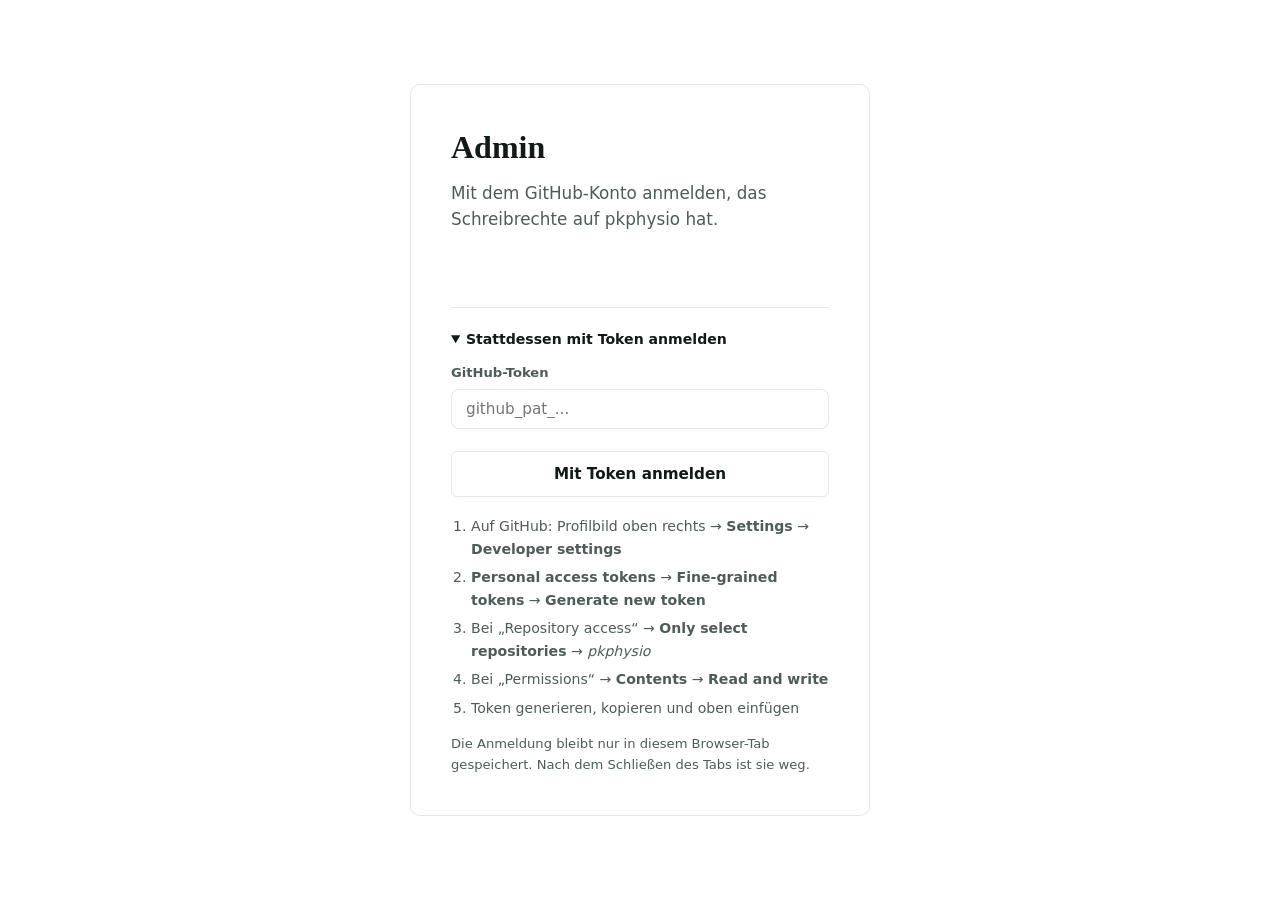
==== commit 34379b91: "Admin: Anmeldung mit GitHub statt Passwort und Token Das Admin-Panel bekommt einen Knopf „Mit GitHub" ====
--- a/admin/index.html
+++ b/admin/index.html
@@ -17,52 +17,39 @@
 </head>
 <body>
 
-<div id="pinScreen" class="admin-login" style="display:none">
+<div id="loginScreen" class="admin-login" style="display:none">
   <div class="admin-login-card">
     <h1>Admin</h1>
-    <p class="lead">Passwort eingeben. Danach folgt die Anmeldung mit GitHub.</p>
+    <p class="lead">Mit dem GitHub-Konto anmelden, das Schreibrechte auf pkphysio hat.</p>
 
-    <label class="admin-field">
-      <span>Passwort</span>
-      <input type="password" id="pinInput" placeholder="Passwort" autocomplete="off">
-    </label>
-
-    <button id="pinBtn" class="btn btn-primary" type="button">Weiter</button>
-    <p id="pinError" class="admin-error"></p>
-  </div>
-</div>
-
-<div id="loginScreen" class="admin-login" style="display:none">
-  <div class="admin-login-card">
-    <h1>Anmelden</h1>
-    <p class="lead">Mit einem GitHub-Token anmelden, das Schreibrechte auf pkphysio hat.</p>
-
-    <label class="admin-field">
-      <span>GitHub-Token</span>
-      <input type="password" id="tokenInput" placeholder="github_pat_..." autocomplete="off">
-    </label>
-
-    <button id="loginBtn" class="btn btn-primary" type="button">Anmelden</button>
+    <button id="githubLoginBtn" class="btn btn-primary admin-github-btn" type="button">
+      <svg viewBox="0 0 16 16" width="18" height="18" fill="currentColor" aria-hidden="true"><path d="M8 0C3.58 0 0 3.58 0 8c0 3.54 2.29 6.53 5.47 7.59.4.07.55-.17.55-.38 0-.19-.01-.82-.01-1.49-2.01.37-2.53-.49-2.69-.94-.09-.23-.48-.94-.82-1.13-.28-.15-.68-.52-.01-.53.63-.01 1.08.58 1.23.82.72 1.21 1.87.87 2.33.66.07-.52.28-.87.51-1.07-1.78-.2-3.64-.89-3.64-3.95 0-.87.31-1.59.82-2.15-.08-.2-.36-1.02.08-2.12 0 0 .67-.21 2.2.82.64-.18 1.32-.27 2-.27.68 0 1.36.09 2 .27 1.53-1.04 2.2-.82 2.2-.82.44 1.1.16 1.92.08 2.12.51.56.82 1.27.82 2.15 0 3.07-1.87 3.75-3.65 3.95.29.25.54.73.54 1.48 0 1.07-.01 1.93-.01 2.2 0 .21.15.46.55.38A8.013 8.013 0 0 0 16 8c0-4.42-3.58-8-8-8z"/></svg>
+      <span>Mit GitHub anmelden</span>
+    </button>
     <p id="loginError" class="admin-error"></p>
 
-    <details class="admin-help">
-      <summary>Wie bekomme ich ein Token?</summary>
+    <details class="admin-help" id="tokenLogin">
+      <summary>Stattdessen mit Token anmelden</summary>
+      <label class="admin-field">
+        <span>GitHub-Token</span>
+        <input type="password" id="tokenInput" placeholder="github_pat_..." autocomplete="off">
+      </label>
+      <button id="loginBtn" class="btn btn-outline" type="button">Mit Token anmelden</button>
       <ol>
-        <li>Auf GitHub: Einstellungen (oben rechts beim Profilbild) → <strong>Settings</strong></li>
-        <li>Ganz unten links: <strong>Developer settings</strong></li>
+        <li>Auf GitHub: Profilbild oben rechts → <strong>Settings</strong> → <strong>Developer settings</strong></li>
         <li><strong>Personal access tokens</strong> → <strong>Fine-grained tokens</strong> → <strong>Generate new token</strong></li>
-        <li>Bei "Repository access" → <strong>Only select repositories</strong> → <em>pkphysio</em> auswählen</li>
-        <li>Bei "Permissions" → <strong>Contents</strong> → auf <strong>Read and write</strong> stellen</li>
-        <li>Token generieren, kopieren und hier oben einfügen</li>
+        <li>Bei „Repository access“ → <strong>Only select repositories</strong> → <em>pkphysio</em></li>
+        <li>Bei „Permissions“ → <strong>Contents</strong> → <strong>Read and write</strong></li>
+        <li>Token generieren, kopieren und oben einfügen</li>
       </ol>
-      <p class="admin-note">Das Token bleibt nur in diesem Browser-Tab gespeichert und wird ausschließlich an GitHub geschickt. Nach dem Schließen des Tabs ist es weg.</p>
     </details>
+    <p class="admin-note">Die Anmeldung bleibt nur in diesem Browser-Tab gespeichert. Nach dem Schließen des Tabs ist sie weg.</p>
   </div>
 </div>
 
 <div id="menuScreen" class="admin-menu" style="display:none">
   <button class="theme-toggle admin-menu-theme-toggle" id="themeToggle" type="button" aria-pressed="false" aria-label="Farbschema wechseln">
-    <span class="theme-toggle-track"><span class="theme-toggle-thumb"></span></span>
+    <svg class="theme-icon-sun" viewBox="0 0 24 24" width="18" height="18" fill="none" stroke="currentColor" stroke-width="1.8" stroke-linecap="round"><circle cx="12" cy="12" r="4"/><path d="M12 2v2M12 20v2M4.9 4.9l1.4 1.4M17.7 17.7l1.4 1.4M2 12h2M20 12h2M4.9 19.1l1.4-1.4M17.7 6.3l1.4-1.4"/></svg><svg class="theme-icon-moon" viewBox="0 0 24 24" width="18" height="18" fill="none" stroke="currentColor" stroke-width="1.8" stroke-linecap="round" stroke-linejoin="round"><path d="M20 14.5A8 8 0 0 1 9.5 4a8 8 0 1 0 10.5 10.5z"/></svg>
   </button>
   <div class="admin-menu-inner">
     <h1>Admin</h1>
--- a/style.css
+++ b/style.css
@@ -20,6 +20,8 @@
   --logo-height: 90px;
   --font-head: "Source Serif 4", Georgia, serif;
   --font-body: "Public Sans", system-ui, sans-serif;
+  --motion: .2s ease-out;
+  --motion-slow: .3s cubic-bezier(.25, .8, .25, 1);
   color-scheme: dark;
 }
 
@@ -38,7 +40,7 @@
   color-scheme: light;
 }
 
-html { scroll-behavior: smooth; background: var(--color-bg); transition: background .15s ease; }
+html { scroll-behavior: smooth; background: var(--color-bg); transition: background var(--motion); }
 
 body {
   font-family: var(--font-body);
@@ -46,11 +48,15 @@
   background: var(--color-bg);
   line-height: 1.6;
   -webkit-font-smoothing: antialiased;
-  transition: background .15s ease, color .15s ease;
+  transition: background var(--motion), color var(--motion);
 }
 
 img { display: block; max-width: 100%; }
 a { color: inherit; text-decoration: none; }
+a, button { -webkit-tap-highlight-color: transparent; }
+:focus-visible { outline: 2px solid var(--color-primary); outline-offset: 2px; }
+button:not(:disabled), .btn, summary, select, input[type="checkbox"], input[type="radio"], input[type="color"], input[type="range"], input[type="file"] { cursor: pointer; }
+.custom-gallery-grid img, .accordion-trigger { cursor: pointer; }
 ul { list-style: none; }
 
 .container {
@@ -60,7 +66,7 @@
   padding: 0 24px;
 }
 
-h1, h2, h3 { font-family: var(--font-head); font-weight: 600; line-height: 1.15; }
+h1, h2, h3 { font-family: var(--font-head); font-weight: 600; line-height: 1.4; }
 h1 { font-size: clamp(2.6rem, 6vw, 4rem); }
 h2 { font-size: clamp(1.9rem, 3.6vw, 2.6rem); }
 h3 { font-size: 1.25rem; font-weight: 600; }
@@ -75,6 +81,7 @@
 .eyebrow:empty, .lead:empty { display: none; }
 
 .lead { color: var(--color-ink-soft); font-size: 1.05rem; max-width: 60ch; }
+.lead p + p, .hero-text p + p { margin-top: .8em; }
 
 .btn {
   display: inline-flex;
@@ -83,11 +90,11 @@
   padding: 13px 24px;
   border-radius: 6px;
   font-weight: 700;
-  cursor: default;
   font-size: .95rem;
-  transition: background .15s ease, border-color .15s ease, color .15s ease;
+  transition: background var(--motion), border-color var(--motion), color var(--motion);
   white-space: nowrap;
 }
+:where(button.btn) { font-family: inherit; border: 1px solid transparent; }
 .btn-primary {
   background: var(--color-primary);
   color: #0a0c0b;
@@ -112,13 +119,10 @@
   position: fixed;
   top: 0; left: 0; right: 0;
   z-index: 900;
-  background: rgba(17, 17, 17, .75);
-  backdrop-filter: blur(14px);
-  -webkit-backdrop-filter: blur(14px);
+  background: var(--color-bg);
   border-bottom: 1px solid transparent;
-  transition: background .15s ease, border-color .15s ease, box-shadow .15s ease;
-}
-:root.light .site-header { background: rgba(255, 255, 255, .8); }
+  transition: background var(--motion), border-color var(--motion), box-shadow var(--motion);
+}
 .site-header.scrolled { border-color: var(--color-border); }
 
 .header-inner {
@@ -141,7 +145,7 @@
   font-weight: 500;
   font-size: .95rem;
   color: var(--color-ink-soft);
-  transition: color .15s ease;
+  transition: color var(--motion);
   padding: 4px 0;
 }
 .nav-link::after {
@@ -150,43 +154,40 @@
   left: 0; bottom: -2px;
   width: 0; height: 2px;
   background: var(--color-ink-soft);
-  transition: width .15s ease;
+  transition: width var(--motion);
 }
 .nav-link:hover, .nav-link.active { color: var(--color-ink); }
 .nav-link:hover::after, .nav-link.active::after { width: 100%; }
 
 .theme-toggle {
-  display: flex;
-  align-items: center;
+  display: inline-flex;
+  align-items: center;
+  justify-content: center;
+  flex-shrink: 0;
+  width: 38px;
+  height: 38px;
+  border-radius: 6px;
+  border: 1px solid var(--color-border);
   background: none;
-  border: none;
+  color: var(--color-ink-soft);
   padding: 0;
-}
-.theme-toggle-track {
-  position: relative;
-  width: 40px;
-  height: 22px;
-  border-radius: 999px;
-  background: var(--color-border);
-  transition: background .15s ease;
-}
-.theme-toggle-thumb {
-  position: absolute;
-  top: 2px; left: 2px;
-  width: 18px; height: 18px;
-  border-radius: 50%;
-  background: var(--color-primary);
-  transition: transform .15s ease;
-}
-:root.light .theme-toggle-thumb { transform: translateX(18px); }
+  transition: background var(--motion), color var(--motion);
+}
+.theme-toggle:hover { background: var(--color-bg-alt); color: var(--color-ink); }
+.theme-icon-moon { display: none; }
+:root.light .theme-icon-sun { display: none; }
+:root.light .theme-icon-moon { display: block; }
 
 .burger {
   display: none;
   flex-direction: column;
+  align-items: center;
   justify-content: center;
   gap: 5px;
   width: 40px;
   height: 40px;
+  margin-right: -9px;
+  border-radius: 6px;
   background: none;
   border: none;
 }
@@ -194,7 +195,7 @@
   width: 22px;
   height: 2px;
   background: var(--color-ink);
-  transition: transform .15s ease, opacity .15s ease;
+  transition: transform var(--motion), opacity var(--motion);
 }
 .burger.open span:nth-child(1) { transform: translateY(7px) rotate(45deg); }
 .burger.open span:nth-child(2) { opacity: 0; }
@@ -427,7 +428,7 @@
   padding: 40px;
   opacity: 0;
   pointer-events: none;
-  transition: opacity .15s ease;
+  transition: opacity var(--motion-slow);
 }
 .gallery-lightbox-overlay.is-open { opacity: 1; pointer-events: auto; }
 .gallery-lightbox-overlay img {
@@ -449,7 +450,7 @@
   border: 1px solid rgba(255, 255, 255, .3);
   background: rgba(255, 255, 255, .08);
   color: #fff;
-  transition: background .15s ease, border-color .15s ease;
+  transition: background var(--motion), border-color var(--motion);
 }
 .gallery-lightbox-close:hover,
 .gallery-lightbox-prev:hover,
@@ -458,51 +459,48 @@
 .gallery-lightbox-prev { left: 24px; top: 50%; transform: translateY(-50%); }
 .gallery-lightbox-next { right: 24px; top: 50%; transform: translateY(-50%); }
 
-.contact-choice-overlay {
+.contact-popover {
   position: fixed;
-  inset: 0;
-  z-index: 1200;
-  background: rgba(0, 0, 0, .6);
-  display: flex;
-  align-items: center;
-  justify-content: center;
-  padding: 24px;
-  opacity: 0;
-  pointer-events: none;
-  transition: opacity .15s ease;
-}
-.contact-choice-overlay.is-open { opacity: 1; pointer-events: auto; }
-.contact-choice-modal {
-  position: relative;
-  width: 100%;
-  max-width: 380px;
+  z-index: 950;
+  width: max-content;
+  max-width: calc(100vw - 24px);
+  padding: 6px;
   background: var(--color-surface);
   border: 1px solid var(--color-border);
   border-radius: var(--radius);
-  padding: 32px;
-  box-shadow: var(--shadow-lg);
-  text-align: center;
-}
-.contact-choice-modal h3 { font-size: 1.15rem; margin: 0 0 22px; padding-right: 20px; }
-.contact-choice-actions { display: flex; flex-direction: column; gap: 12px; }
-.contact-choice-actions .btn { width: 100%; justify-content: center; }
-.contact-choice-close {
+  box-shadow: var(--shadow-sm);
+  opacity: 0;
+  visibility: hidden;
+  transform: translateY(-4px);
+  transition: opacity var(--motion), transform var(--motion), visibility var(--motion);
+}
+.contact-popover.is-open { opacity: 1; visibility: visible; transform: translateY(0); }
+.contact-popover-arrow {
   position: absolute;
-  top: 16px;
-  right: 16px;
-  width: 32px;
-  height: 32px;
-  display: flex;
-  align-items: center;
-  justify-content: center;
-  background: none;
-  border: 1px solid var(--color-border);
-  border-radius: 999px;
-  color: var(--color-ink-soft);
-  font-size: .75rem;
-  transition: border-color .15s ease, color .15s ease;
-}
-.contact-choice-close:hover { background: var(--color-bg-alt); color: var(--color-ink); }
+  top: -6px;
+  left: var(--arrow-x, 50%);
+  width: 10px;
+  height: 10px;
+  margin-left: -5px;
+  background: var(--color-surface);
+  border-top: 1px solid var(--color-border);
+  border-left: 1px solid var(--color-border);
+  transform: rotate(45deg);
+}
+.contact-popover-item {
+  display: flex;
+  align-items: center;
+  gap: 12px;
+  padding: 10px 14px 10px 12px;
+  border-radius: 6px;
+  color: var(--color-ink);
+  transition: background var(--motion);
+}
+.contact-popover-item:hover, .contact-popover-item:focus-visible { background: var(--color-bg-alt); }
+.contact-popover-item svg { flex-shrink: 0; color: var(--color-ink-soft); }
+.contact-popover-item span { display: flex; flex-direction: column; line-height: 1.3; }
+.contact-popover-item strong { font-size: .95rem; font-weight: 700; }
+.contact-popover-item small { font-size: .85rem; color: var(--color-ink-soft); }
 
 .custom-quote-container { max-width: 760px; margin: 0 auto; text-align: center; }
 .custom-quote p {
@@ -652,7 +650,7 @@
 
 .custom-logos-eyebrow { text-align: center; }
 .custom-logos-row { display: flex; flex-wrap: wrap; align-items: center; justify-content: center; gap: 40px; }
-.custom-logos-row img { max-height: 48px; max-width: 140px; object-fit: contain; opacity: .75; filter: grayscale(1); transition: opacity .15s ease, filter .15s ease; }
+.custom-logos-row img { max-height: 48px; max-width: 140px; object-fit: contain; opacity: .75; filter: grayscale(1); transition: opacity var(--motion), filter var(--motion); }
 .custom-logos-row img:hover { opacity: 1; filter: grayscale(0); }
 
 .custom-social-row { display: flex; justify-content: center; gap: 16px; flex-wrap: wrap; }
@@ -668,7 +666,7 @@
   color: var(--color-ink);
   font-weight: 700;
   font-size: .8rem;
-  transition: border-color .15s ease, color .15s ease, transform .15s ease;
+  transition: border-color var(--motion), color var(--motion), transform var(--motion);
 }
 .custom-social-icon:hover { background: var(--color-bg-alt); }
 
@@ -683,7 +681,7 @@
   border: 1px solid var(--color-border);
   border-radius: var(--radius-sm);
   overflow: hidden;
-  transition: border-color .15s ease;
+  transition: border-color var(--motion);
 }
 .accordion-item.open { background: var(--color-bg-alt); }
 
@@ -709,17 +707,20 @@
   font-weight: 400;
   line-height: 1;
   color: var(--color-ink-soft);
-  transition: transform .15s ease;
+  transition: transform var(--motion);
 }
 .accordion-item.open .accordion-trigger::after { transform: rotate(45deg); }
 
 .accordion-panel {
   max-height: 0;
   overflow: hidden;
-  transition: max-height .15s ease, padding .15s ease;
+  transition: max-height var(--motion-slow), padding var(--motion-slow);
   padding: 0 24px;
 }
-.accordion-panel p { color: var(--color-ink-soft); padding-bottom: 20px; }
+.accordion-answer { color: var(--color-ink-soft); padding-bottom: 20px; }
+.accordion-answer p + p, .accordion-answer ul + p, .accordion-answer p + ul { margin-top: 10px; }
+.accordion-answer ul:first-child { margin-top: 0; }
+.accordion-answer ul:last-child { margin-bottom: 0; }
 .accordion-panel a { color: var(--color-primary); font-weight: 600; }
 
 .hero-text a,
@@ -792,7 +793,7 @@
 
 .reveal {
   opacity: 0;
-  transition: opacity .15s ease, transform .4s ease, filter .4s ease;
+  transition: opacity var(--motion-slow), transform var(--motion-slow), filter var(--motion-slow);
 }
 .reveal.in-view { opacity: 1; transform: translateY(0); }
 @media (prefers-reduced-motion: reduce) {
@@ -823,10 +824,10 @@
 }
 
 @media (max-width: 860px) {
-  .nav { position: fixed; top: 92px; left: 0; right: 0; background: var(--color-bg); flex-direction: column; gap: 0; padding: 8px 24px 60px; box-shadow: var(--shadow-md); transform: translateY(-130%); opacity: 0; transition: transform .15s ease, opacity .15s ease; margin: 0; }
-  .nav.open { transform: translateY(0); opacity: 1; }
+  .nav { position: fixed; top: 92px; left: 0; right: 0; background: var(--color-bg); flex-direction: column; align-items: stretch; gap: 0; padding: 8px 24px 24px; box-shadow: var(--shadow-md); clip-path: inset(0 0 100% 0); visibility: hidden; transition: clip-path var(--motion-slow), visibility var(--motion-slow); margin: 0; }
+  .nav.open { clip-path: inset(0 0 -40px 0); visibility: visible; }
   .nav-link { padding: 14px 0; border-bottom: 1px solid var(--color-border); }
-  .nav .theme-toggle { position: absolute; bottom: 18px; right: 24px; }
+  .header-inner > .theme-toggle { margin-left: auto; }
   .burger { display: flex; }
   .btn-header { display: none; }
   .hero { padding: 150px 0 80px; }
--- a/admin/style.css
+++ b/admin/style.css
@@ -42,7 +42,10 @@
   color: var(--color-ink);
   margin-bottom: 12px;
 }
-.admin-help ol { list-style: decimal; padding-left: 20px; display: flex; flex-direction: column; gap: 6px; }
+.admin-help ol { list-style: decimal; padding-left: 20px; display: flex; flex-direction: column; gap: 6px; margin-top: 18px; }
+.admin-help .admin-field { margin-top: 4px; }
+.admin-github-btn { gap: 10px; }
+.admin-github-btn svg { flex-shrink: 0; }
 .admin-note {
   margin-top: 14px;
   font-size: .82rem;
@@ -105,7 +108,7 @@
   border-radius: var(--radius);
   padding: 28px;
   color: var(--color-ink);
-  transition: border-color .15s ease;
+  transition: border-color var(--motion);
 }
 .admin-menu-card:hover { background: var(--color-bg-alt); }
 .admin-menu-card-icon { display: inline-flex; color: var(--color-ink-soft); margin-bottom: 16px; }
@@ -138,7 +141,7 @@
   border-radius: 50%;
   border: 1px solid var(--color-border);
   color: var(--color-ink-soft);
-  transition: border-color .15s ease, color .15s ease;
+  transition: border-color var(--motion), color var(--motion);
 }
 .admin-home-btn:hover { background: var(--color-bg-alt); color: var(--color-ink); }
 .admin-home-btn-standalone { position: absolute; top: 24px; left: 24px; }
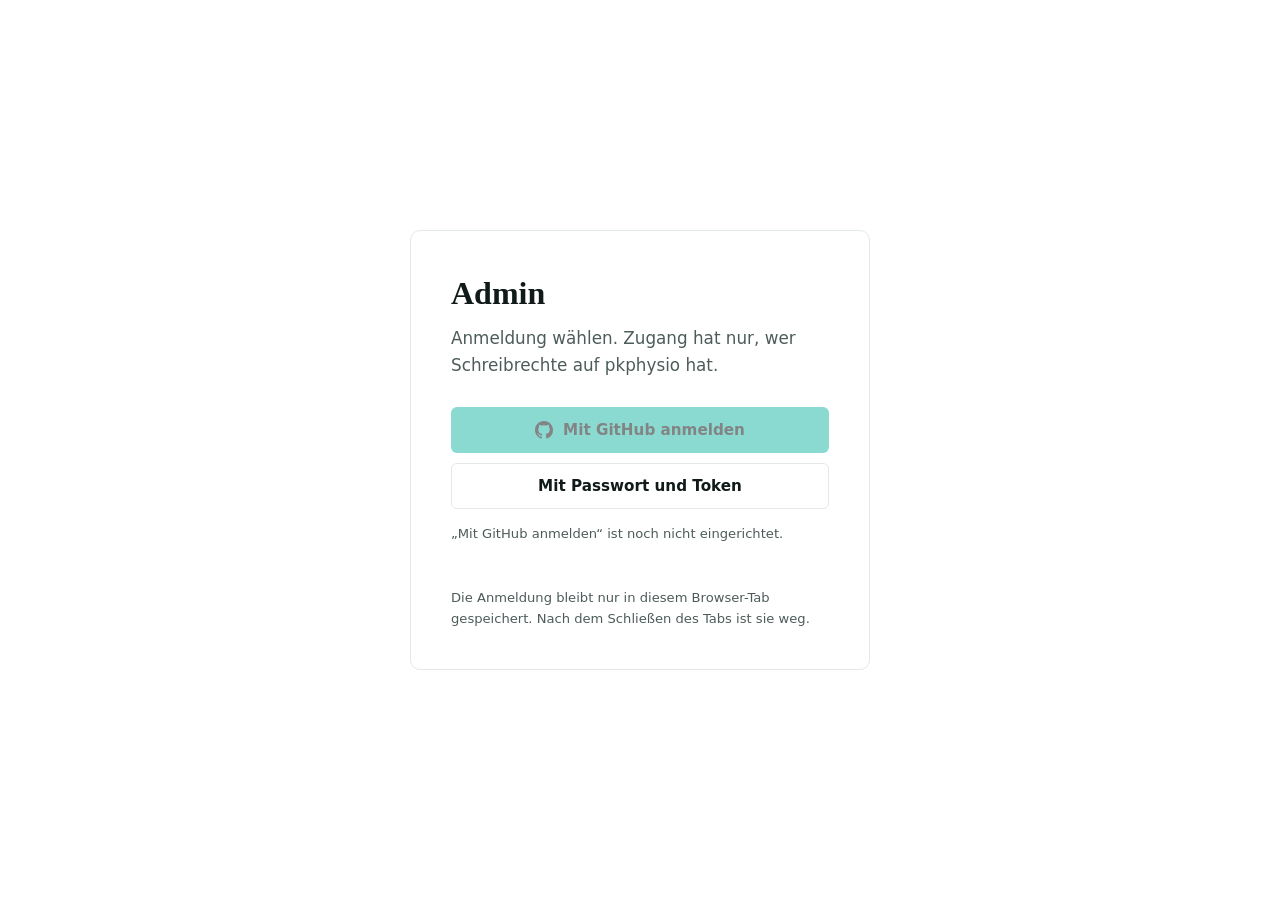
==== commit bbba1d48: "Admin: Auswahl zwischen GitHub-Anmeldung und Passwort mit Token Sebastian will beide Anmeldungen gle" ====
--- a/admin/index.html
+++ b/admin/index.html
@@ -20,21 +20,52 @@
 <div id="loginScreen" class="admin-login" style="display:none">
   <div class="admin-login-card">
     <h1>Admin</h1>
-    <p class="lead">Mit dem GitHub-Konto anmelden, das Schreibrechte auf pkphysio hat.</p>
+    <p class="lead">Anmeldung wählen. Zugang hat nur, wer Schreibrechte auf pkphysio hat.</p>
 
-    <button id="githubLoginBtn" class="btn btn-primary admin-github-btn" type="button">
-      <svg viewBox="0 0 16 16" width="18" height="18" fill="currentColor" aria-hidden="true"><path d="M8 0C3.58 0 0 3.58 0 8c0 3.54 2.29 6.53 5.47 7.59.4.07.55-.17.55-.38 0-.19-.01-.82-.01-1.49-2.01.37-2.53-.49-2.69-.94-.09-.23-.48-.94-.82-1.13-.28-.15-.68-.52-.01-.53.63-.01 1.08.58 1.23.82.72 1.21 1.87.87 2.33.66.07-.52.28-.87.51-1.07-1.78-.2-3.64-.89-3.64-3.95 0-.87.31-1.59.82-2.15-.08-.2-.36-1.02.08-2.12 0 0 .67-.21 2.2.82.64-.18 1.32-.27 2-.27.68 0 1.36.09 2 .27 1.53-1.04 2.2-.82 2.2-.82.44 1.1.16 1.92.08 2.12.51.56.82 1.27.82 2.15 0 3.07-1.87 3.75-3.65 3.95.29.25.54.73.54 1.48 0 1.07-.01 1.93-.01 2.2 0 .21.15.46.55.38A8.013 8.013 0 0 0 16 8c0-4.42-3.58-8-8-8z"/></svg>
-      <span>Mit GitHub anmelden</span>
-    </button>
+    <div class="admin-login-choice">
+      <button id="githubLoginBtn" class="btn btn-primary admin-github-btn" type="button">
+        <svg viewBox="0 0 16 16" width="18" height="18" fill="currentColor" aria-hidden="true"><path d="M8 0C3.58 0 0 3.58 0 8c0 3.54 2.29 6.53 5.47 7.59.4.07.55-.17.55-.38 0-.19-.01-.82-.01-1.49-2.01.37-2.53-.49-2.69-.94-.09-.23-.48-.94-.82-1.13-.28-.15-.68-.52-.01-.53.63-.01 1.08.58 1.23.82.72 1.21 1.87.87 2.33.66.07-.52.28-.87.51-1.07-1.78-.2-3.64-.89-3.64-3.95 0-.87.31-1.59.82-2.15-.08-.2-.36-1.02.08-2.12 0 0 .67-.21 2.2.82.64-.18 1.32-.27 2-.27.68 0 1.36.09 2 .27 1.53-1.04 2.2-.82 2.2-.82.44 1.1.16 1.92.08 2.12.51.56.82 1.27.82 2.15 0 3.07-1.87 3.75-3.65 3.95.29.25.54.73.54 1.48 0 1.07-.01 1.93-.01 2.2 0 .21.15.46.55.38A8.013 8.013 0 0 0 16 8c0-4.42-3.58-8-8-8z"/></svg>
+        <span>Mit GitHub anmelden</span>
+      </button>
+      <button id="classicLoginBtn" class="btn btn-outline" type="button">Mit Passwort und Token</button>
+    </div>
+    <p id="githubLoginHint" class="admin-note" hidden>„Mit GitHub anmelden“ ist noch nicht eingerichtet.</p>
     <p id="loginError" class="admin-error"></p>
+    <p class="admin-note">Die Anmeldung bleibt nur in diesem Browser-Tab gespeichert. Nach dem Schließen des Tabs ist sie weg.</p>
+  </div>
+</div>
 
-    <details class="admin-help" id="tokenLogin">
-      <summary>Stattdessen mit Token anmelden</summary>
-      <label class="admin-field">
-        <span>GitHub-Token</span>
-        <input type="password" id="tokenInput" placeholder="github_pat_..." autocomplete="off">
-      </label>
-      <button id="loginBtn" class="btn btn-outline" type="button">Mit Token anmelden</button>
+<div id="pinScreen" class="admin-login" style="display:none">
+  <div class="admin-login-card">
+    <h1>Admin</h1>
+    <p class="lead">Passwort eingeben. Danach folgt die Anmeldung mit Token.</p>
+
+    <label class="admin-field">
+      <span>Passwort</span>
+      <input type="password" id="pinInput" placeholder="Passwort" autocomplete="off">
+    </label>
+
+    <button id="pinBtn" class="btn btn-primary" type="button">Weiter</button>
+    <p id="pinError" class="admin-error"></p>
+    <button class="admin-back" type="button" data-back>Andere Anmeldung wählen</button>
+  </div>
+</div>
+
+<div id="tokenScreen" class="admin-login" style="display:none">
+  <div class="admin-login-card">
+    <h1>Anmelden</h1>
+    <p class="lead">Mit einem GitHub-Token anmelden, das Schreibrechte auf pkphysio hat.</p>
+
+    <label class="admin-field">
+      <span>GitHub-Token</span>
+      <input type="password" id="tokenInput" placeholder="github_pat_..." autocomplete="off">
+    </label>
+
+    <button id="loginBtn" class="btn btn-primary" type="button">Anmelden</button>
+    <p id="tokenError" class="admin-error"></p>
+
+    <details class="admin-help">
+      <summary>Wie bekomme ich ein Token?</summary>
       <ol>
         <li>Auf GitHub: Profilbild oben rechts → <strong>Settings</strong> → <strong>Developer settings</strong></li>
         <li><strong>Personal access tokens</strong> → <strong>Fine-grained tokens</strong> → <strong>Generate new token</strong></li>
@@ -43,7 +74,7 @@
         <li>Token generieren, kopieren und oben einfügen</li>
       </ol>
     </details>
-    <p class="admin-note">Die Anmeldung bleibt nur in diesem Browser-Tab gespeichert. Nach dem Schließen des Tabs ist sie weg.</p>
+    <button class="admin-back" type="button" data-back>Andere Anmeldung wählen</button>
   </div>
 </div>
 
--- a/admin/style.css
+++ b/admin/style.css
@@ -44,7 +44,22 @@
 }
 .admin-help ol { list-style: decimal; padding-left: 20px; display: flex; flex-direction: column; gap: 6px; margin-top: 18px; }
 .admin-help .admin-field { margin-top: 4px; }
+.admin-login-choice { display: flex; flex-direction: column; gap: 10px; }
+.admin-login-choice .btn { margin-top: 0; }
 .admin-github-btn { gap: 10px; }
+.admin-back {
+  display: block;
+  margin: 18px auto 0;
+  background: none;
+  border: 0;
+  padding: 6px 4px;
+  font: inherit;
+  font-size: .88rem;
+  color: var(--color-ink-soft);
+  cursor: pointer;
+  transition: color var(--motion);
+}
+.admin-back:hover { color: var(--color-ink); }
 .admin-github-btn svg { flex-shrink: 0; }
 .admin-note {
   margin-top: 14px;
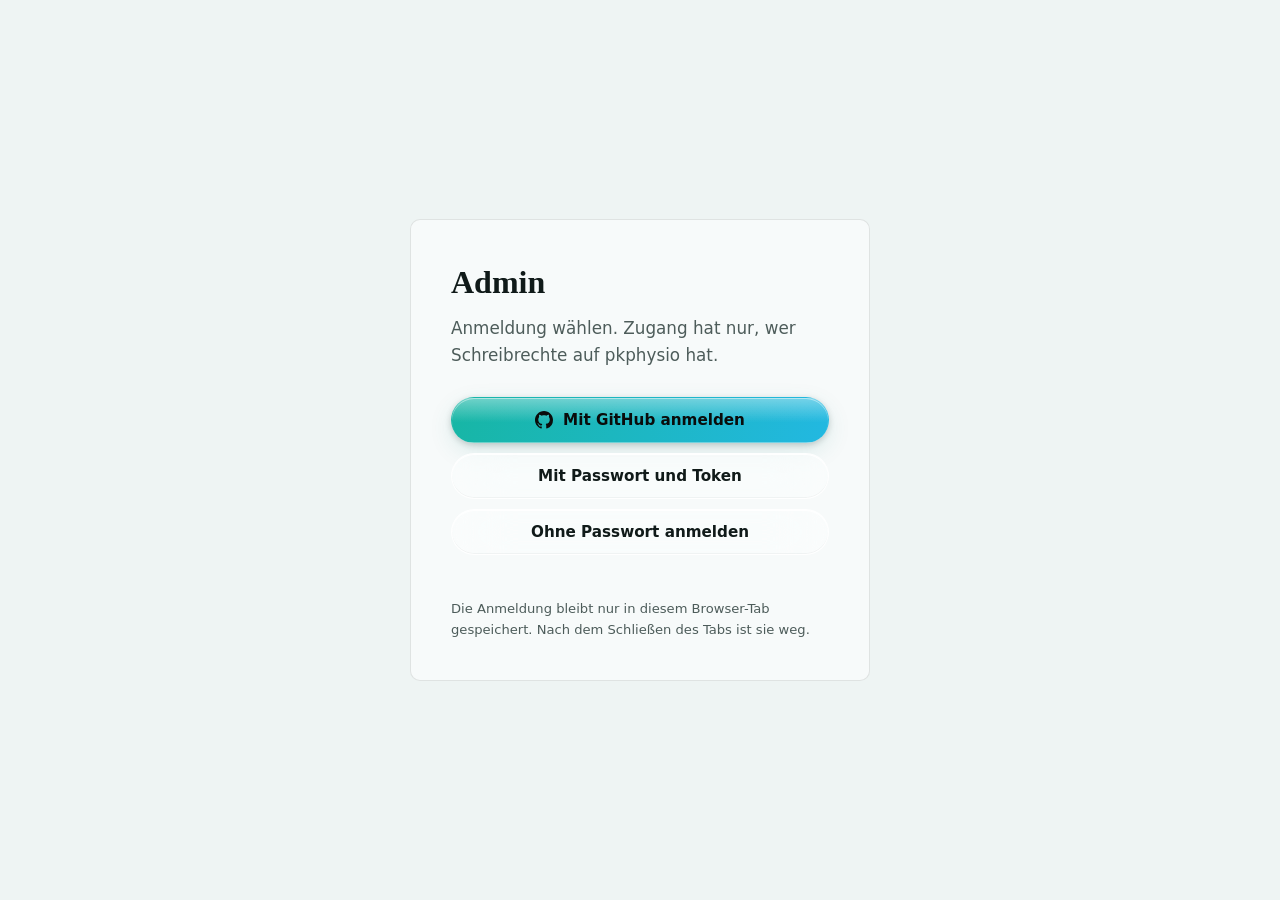
==== commit bee01144: "Admin: Ohne Passwort anmelden, nur ansehen" ====
--- a/admin/index.html
+++ b/admin/index.html
@@ -3,7 +3,8 @@
 <head>
 <meta charset="UTF-8">
 <meta name="viewport" content="width=device-width, initial-scale=1.0">
-<meta name="robots" content="noindex, nofollow">
+<meta name="robots" content="noindex, nofollow, noarchive, nosnippet">
+<meta name="googlebot" content="noindex, nofollow">
 <title>Admin | Pascal Krieger</title>
 <meta http-equiv="Content-Security-Policy" content="default-src 'self'; script-src 'self'; style-src 'self' 'unsafe-inline' https://fonts.googleapis.com; font-src 'self' https://fonts.gstatic.com; img-src 'self' data:; connect-src 'self' https://api.github.com; frame-src 'none'; object-src 'none'; base-uri 'self'; form-action 'self';">
 <meta name="referrer" content="strict-origin-when-cross-origin">
@@ -28,6 +29,7 @@
         <span>Mit GitHub anmelden</span>
       </button>
       <button id="classicLoginBtn" class="btn btn-outline" type="button">Mit Passwort und Token</button>
+      <button id="guestLoginBtn" class="btn btn-outline" type="button" title="Nur ansehen, Speichern braucht eine Anmeldung">Ohne Passwort anmelden</button>
     </div>
     <p id="githubLoginHint" class="admin-note" hidden>„Mit GitHub anmelden“ ist noch nicht eingerichtet.</p>
     <p id="loginError" class="admin-error"></p>
--- a/style.css
+++ b/style.css
@@ -6,14 +6,25 @@
   --color-primary-light: rgba(23, 182, 164, .16);
   --color-accent: #ff8a5c;
   --color-ink: #f3f6f5;
-  --color-ink-soft: #a9b6b3;
-  --color-bg: #111111;
-  --color-bg-alt: #171b1a;
-  --color-surface: #1c211f;
-  --color-border: #2a302e;
+  --color-ink-soft: #b3c2bf;
+  --color-bg: #0a1110;
+  --color-bg-alt: rgba(255, 255, 255, .05);
+  --color-surface: rgba(255, 255, 255, .06);
+  --color-border: rgba(255, 255, 255, .12);
   --shadow-sm: 0 2px 10px rgba(0, 0, 0, .35);
   --shadow-md: 0 10px 30px rgba(0, 0, 0, .45);
   --shadow-lg: 0 20px 50px rgba(0, 0, 0, .55);
+  /* Liquid Glass */
+  --glass-fill: linear-gradient(140deg, rgba(255, 255, 255, .11), rgba(255, 255, 255, .035) 55%, rgba(255, 255, 255, .06));
+  --glass-solid: rgba(22, 32, 31, .72);
+  --glass-edge: rgba(255, 255, 255, .14);
+  --glass-shine: inset 0 1px 0 rgba(255, 255, 255, .22), inset 0 -1px 0 rgba(255, 255, 255, .04);
+  --glass-shadow: 0 18px 50px rgba(0, 0, 0, .38);
+  --glass-blur: blur(22px) saturate(170%);
+  --glass-radius: calc(var(--radius) * 2 + 2px);
+  --orb-1: rgba(23, 182, 164, .55);
+  --orb-2: rgba(40, 120, 200, .38);
+  --orb-3: rgba(255, 138, 92, .26);
   --radius: 10px;
   --radius-sm: 8px;
   --portrait-width: 430px;
@@ -30,13 +41,21 @@
   --color-primary-light: rgba(15, 122, 114, .12);
   --color-ink: #101a19;
   --color-ink-soft: #4d5c5a;
-  --color-bg: #ffffff;
-  --color-bg-alt: #f4f8f7;
-  --color-surface: #ffffff;
-  --color-border: #e3e9e8;
+  --color-bg: #eef4f3;
+  --color-bg-alt: rgba(255, 255, 255, .45);
+  --color-surface: rgba(255, 255, 255, .55);
+  --color-border: rgba(16, 26, 25, .10);
   --shadow-sm: 0 2px 10px rgba(16, 26, 25, .06);
   --shadow-md: 0 10px 30px rgba(16, 26, 25, .10);
   --shadow-lg: 0 20px 50px rgba(16, 26, 25, .16);
+  --glass-fill: linear-gradient(140deg, rgba(255, 255, 255, .78), rgba(255, 255, 255, .42) 55%, rgba(255, 255, 255, .58));
+  --glass-solid: rgba(255, 255, 255, .82);
+  --glass-edge: rgba(255, 255, 255, .85);
+  --glass-shine: inset 0 1px 0 rgba(255, 255, 255, .95), inset 0 -1px 0 rgba(16, 26, 25, .04);
+  --glass-shadow: 0 18px 45px rgba(16, 60, 56, .12);
+  --orb-1: rgba(23, 182, 164, .42);
+  --orb-2: rgba(90, 160, 230, .30);
+  --orb-3: rgba(255, 138, 92, .28);
   color-scheme: light;
 }
 
@@ -205,13 +224,60 @@
   padding: 206px 0 110px;
   border-bottom: 1px solid var(--color-border);
 }
-.hero-inner { max-width: 760px; }
+.hero-inner > * { max-width: 760px; }
 .hero-sub { color: var(--color-ink-soft); font-weight: 500; margin: 10px 0 22px; }
 .hero-text { color: var(--color-ink-soft); font-size: 1.1rem; max-width: 56ch; margin-bottom: 34px; }
 .hero-actions { display: flex; gap: 16px; flex-wrap: wrap; }
 
 .section { padding: 110px 0; }
 .section-alt { background: var(--color-bg-alt); }
+
+/* Gleicher Hintergrund wie der Kontakt-Bereich darüber, keine eigene Leiste */
+.site-footer {
+  background: var(--color-bg-alt);
+  padding: 0 0 32px;
+  color: var(--color-ink-soft);
+  font-size: .85rem;
+  text-align: center;
+}
+/* Unauffälliger Link auf dem ©, sieht aus wie normaler Text */
+.site-footer .footer-secret,
+.site-footer .footer-secret:hover {
+  color: inherit;
+  text-decoration: none;
+  cursor: text;
+}
+.site-footer .footer-link {
+  color: inherit;
+  margin-left: 18px;
+  text-decoration: underline;
+  text-underline-offset: 3px;
+}
+.site-footer .footer-link:hover { color: var(--color-ink); }
+
+/* Eigene Seite für das Impressum */
+.impressum-page { padding: 170px 0 80px; background: var(--color-bg-alt); min-height: 70vh; }
+.impressum-page .container { max-width: 760px; }
+.impressum-page h1 { font-size: clamp(2.2rem, 5vw, 3rem); margin-bottom: 32px; }
+.impressum-text { color: var(--color-ink-soft); font-size: 1rem; overflow-wrap: anywhere; }
+.impressum-text h2 { font-size: 1.35rem; color: var(--color-ink); margin: 40px 0 14px; }
+.impressum-text h3 { font-size: 1.1rem; color: var(--color-ink); margin: 30px 0 8px; }
+.impressum-text > :first-child { margin-top: 0; }
+/* Der Editor legt jede Zeile als eigenen Absatz ab, darum eng wie Zeilen */
+.impressum-text p { margin-bottom: .25em; }
+.impressum-text a { color: var(--color-primary); text-decoration: underline; }
+.impressum-text ul { display: flex; flex-direction: column; gap: 6px; margin: 10px 0 1em; }
+.impressum-text ul li { position: relative; padding-left: 18px; }
+.impressum-text ul li::before {
+  content: "";
+  position: absolute;
+  left: 0; top: 10px;
+  width: 6px; height: 6px;
+  border-radius: 50%;
+  background: var(--color-ink-soft);
+}
+.impressum-text ol { padding-left: 20px; margin: 10px 0 1em; }
+
 .section-head { max-width: 640px; margin-bottom: 50px; }
 .offers-head { margin-top: 90px; }
 
@@ -832,6 +898,8 @@
   .btn-header { display: none; }
   .hero { padding: 150px 0 80px; }
   .section { padding: 72px 0; }
+  /* Überschrift landet beim Sprung über das Menü knapp unter der Kopfleiste */
+  main section[id] { scroll-margin-top: 44px; }
   .offers-head { margin-top: 56px; }
   .about-grid, .kontakt-grid { gap: 40px; }
 }
@@ -840,6 +908,7 @@
   .header-inner { height: 76px; }
   .logo-img { height: calc(var(--logo-height, 90px) * 0.72); }
   .nav { top: 76px; }
+  main section[id] { scroll-margin-top: 28px; }
   .hero { padding: 132px 0 64px; }
   .service-card, .offer-card { padding: 24px; }
   .accordion-trigger { padding: 18px 20px; }
@@ -854,3 +923,492 @@
   .hero-actions .btn { width: 100%; justify-content: center; }
   .container { padding: 0 18px; }
 }
+
+/* ===== V2: Liquid Glass ===== */
+
+/* Farbige Lichtflecken hinter dem Glas, nur auf der Website (nicht im Editor) */
+.glass-bg {
+  position: fixed;
+  inset: 0;
+  z-index: -1;
+  overflow: hidden;
+  pointer-events: none;
+  background: var(--color-bg);
+}
+.glass-bg span {
+  position: absolute;
+  border-radius: 50%;
+  will-change: transform;
+}
+.glass-bg span:nth-child(1) {
+  width: 62vmax; height: 62vmax;
+  top: -22vmax; left: -16vmax;
+  background: radial-gradient(circle at center, var(--orb-1), transparent 66%);
+  animation: orb-drift-a 26s ease-in-out infinite alternate;
+}
+.glass-bg span:nth-child(2) {
+  width: 56vmax; height: 56vmax;
+  top: 18vh; right: -20vmax;
+  background: radial-gradient(circle at center, var(--orb-2), transparent 66%);
+  animation: orb-drift-b 32s ease-in-out infinite alternate;
+}
+.glass-bg span:nth-child(3) {
+  width: 48vmax; height: 48vmax;
+  bottom: -24vmax; left: 18vw;
+  background: radial-gradient(circle at center, var(--orb-3), transparent 66%);
+  animation: orb-drift-a 38s ease-in-out infinite alternate-reverse;
+}
+@keyframes orb-drift-a { to { transform: translate(8vw, 6vh) scale(1.08); } }
+@keyframes orb-drift-b { to { transform: translate(-7vw, 10vh) scale(.94); } }
+/* Sonst deckt der Body-Hintergrund die Lichtflecken zu */
+body:has(> .glass-bg) { background: transparent; }
+
+/* Glas-Grundfläche */
+.header-inner::before,
+.service-card, .offer-card,
+.accordion-item,
+.about-portrait,
+.kontakt-map,
+.contact-list,
+.contact-popover,
+.custom-testimonial-card,
+.custom-pricing-card,
+.custom-social-icon {
+  background: var(--glass-fill);
+  -webkit-backdrop-filter: var(--glass-blur);
+  backdrop-filter: var(--glass-blur);
+  border: 1px solid var(--glass-edge);
+  box-shadow: var(--glass-shine), var(--glass-shadow);
+}
+@supports not ((backdrop-filter: blur(1px)) or (-webkit-backdrop-filter: blur(1px))) {
+  .header-inner::before, .service-card, .offer-card, .accordion-item, .about-portrait,
+  .kontakt-map, .contact-list, .contact-popover, .custom-testimonial-card, .custom-pricing-card, .nav {
+    background: var(--glass-solid);
+  }
+}
+
+/* Schwebende Kopfleiste als Glas-Pille */
+.site-header,
+.site-header.scrolled {
+  top: 12px;
+  left: 12px;
+  right: 12px;
+  background: none;
+  border: 0;
+}
+.site-header .header-inner {
+  position: relative;
+  max-width: 1180px;
+  height: auto;
+  min-height: 72px;
+  padding: 6px 12px 6px 22px;
+}
+.header-inner::before {
+  content: "";
+  position: absolute;
+  inset: 0;
+  z-index: 0;
+  border-radius: calc(var(--glass-radius) + 4px);
+  transition: box-shadow var(--motion);
+}
+.site-header.scrolled .header-inner::before { box-shadow: var(--glass-shine), 0 14px 40px rgba(0, 0, 0, .28); }
+.header-inner > * { position: relative; z-index: 1; }
+.logo-img { height: calc(var(--logo-height, 90px) * .7); }
+
+.nav { gap: 6px; }
+.nav-link {
+  padding: 8px 14px;
+  border-radius: 999px;
+  transition: color var(--motion), background var(--motion);
+}
+.nav-link::after { display: none; }
+.nav-link:hover, .nav-link.active { background: var(--color-bg-alt); box-shadow: inset 0 1px 0 rgba(255, 255, 255, .12); }
+
+.theme-toggle {
+  width: 40px;
+  height: 40px;
+  border-radius: 50%;
+  border: 1px solid var(--glass-edge);
+  background: var(--color-bg-alt);
+  box-shadow: var(--glass-shine);
+}
+
+/* Knöpfe: Pillen mit Glanz */
+.btn {
+  border-radius: 999px;
+  transition: background var(--motion), border-color var(--motion), color var(--motion), transform var(--motion), box-shadow var(--motion);
+}
+.btn:active { transform: scale(.97); }
+.btn-primary {
+  background:
+    linear-gradient(180deg, rgba(255, 255, 255, .34), rgba(255, 255, 255, 0) 55%),
+    var(--color-primary);
+  box-shadow: inset 0 1px 0 rgba(255, 255, 255, .45), 0 8px 24px var(--color-primary-light), 0 2px 6px rgba(0, 0, 0, .18);
+}
+.btn-primary:hover { filter: brightness(1.06); }
+.btn-outline {
+  background: var(--color-bg-alt);
+  -webkit-backdrop-filter: var(--glass-blur);
+  backdrop-filter: var(--glass-blur);
+  border: 1px solid var(--glass-edge);
+  box-shadow: var(--glass-shine);
+}
+.btn-outline:hover { background: var(--color-surface); }
+
+/* Startbereich */
+.hero { padding: 220px 0 120px; border-bottom: 0; }
+.hero .eyebrow {
+  display: inline-block;
+  padding: 7px 16px;
+  border-radius: 999px;
+  color: var(--color-ink);
+  background: var(--glass-fill);
+  -webkit-backdrop-filter: var(--glass-blur);
+  backdrop-filter: var(--glass-blur);
+  border: 1px solid var(--glass-edge);
+  box-shadow: var(--glass-shine);
+  margin-bottom: 22px;
+}
+.hero .eyebrow:empty { display: none; }
+.hero h1 { letter-spacing: -.01em; }
+
+/* Bereiche liegen alle auf dem gleichen Hintergrund */
+.section-alt, .site-footer, .impressum-page { background: transparent; }
+.site-footer { padding-top: 12px; }
+
+/* Karten */
+.service-card, .offer-card, .custom-testimonial-card, .custom-pricing-card { border-radius: var(--glass-radius); }
+.service-card, .offer-card { transition: opacity var(--motion-slow), transform var(--motion-slow); }
+@media (hover: hover) {
+  .service-card.in-view:hover, .offer-card.in-view:hover { transform: translateY(-3px); }
+}
+.custom-pricing-card.highlighted { border-color: var(--color-primary); box-shadow: var(--glass-shine), 0 0 0 1px var(--color-primary), var(--glass-shadow); }
+
+/* Portrait im Glasrahmen */
+.about-portrait {
+  padding: 10px;
+  border-radius: calc(var(--glass-radius) + 6px);
+}
+.about-portrait-img { border-radius: var(--glass-radius); }
+.timeline-dot { box-shadow: 0 0 0 4px var(--color-primary-light); }
+
+/* FAQ */
+.accordion-item { border-radius: calc(var(--glass-radius) - 4px); }
+.accordion-item.open { background: var(--glass-fill); border-color: var(--color-primary-light); }
+.accordion-trigger::after {
+  display: inline-flex;
+  align-items: center;
+  justify-content: center;
+  width: 30px;
+  height: 30px;
+  border-radius: 50%;
+  background: var(--color-bg-alt);
+  border: 1px solid var(--glass-edge);
+  font-size: 1.15rem;
+}
+
+/* Kontakt */
+.contact-list { padding: 26px 28px; border-radius: var(--glass-radius); }
+.kontakt-map { padding: 8px; border-radius: calc(var(--glass-radius) + 4px); }
+.kontakt-map iframe { border-radius: var(--glass-radius); }
+.contact-popover { border-radius: calc(var(--glass-radius) - 4px); }
+.contact-popover-arrow { display: none; }
+.contact-popover-item { border-radius: calc(var(--glass-radius) - 8px); }
+
+/* Weitere Bausteine */
+.custom-gallery-grid img, .custom-section-media img, .custom-video-wrap, .custom-map-wrap { border-radius: var(--glass-radius); }
+.custom-divider-line span { background: none; }
+.gallery-lightbox-overlay { background: rgba(0, 0, 0, .6); -webkit-backdrop-filter: blur(18px); backdrop-filter: blur(18px); }
+
+@media (prefers-reduced-motion: reduce) {
+  .glass-bg span { animation: none; }
+  .service-card.in-view:hover, .offer-card.in-view:hover { transform: none; }
+}
+
+@media (max-width: 860px) {
+  .nav {
+    position: absolute;
+    top: calc(100% + 10px);
+    left: 0;
+    right: 0;
+    padding: 10px;
+    gap: 2px;
+    border-radius: calc(var(--glass-radius) + 4px);
+    background: var(--glass-fill);
+    -webkit-backdrop-filter: var(--glass-blur);
+    backdrop-filter: var(--glass-blur);
+    border: 1px solid var(--glass-edge);
+    box-shadow: var(--glass-shine), var(--glass-shadow);
+  }
+  .nav-link { padding: 13px 16px; border-bottom: 0; }
+  .hero { padding: 170px 0 84px; }
+  main section[id] { scroll-margin-top: 70px; }
+}
+
+@media (max-width: 640px) {
+  .site-header, .site-header.scrolled { top: 10px; left: 10px; right: 10px; }
+  .site-header .header-inner { min-height: 62px; padding: 4px 8px 4px 16px; }
+  .logo-img { height: calc(var(--logo-height, 90px) * .58); }
+  .hero { padding: 140px 0 64px; }
+  .contact-list { padding: 22px; }
+}
+
+/* ===== V2: Extra-Effekte (mehr Glas, mehr Bewegung) ===== */
+
+@property --angle { syntax: "<angle>"; inherits: false; initial-value: 0deg; }
+@property --hue { syntax: "<angle>"; inherits: true; initial-value: 0deg; }
+
+:root {
+  --fx-cyan: #6fe7ff;
+  --fx-violet: #a78bfa;
+  --fx-pink: #ff7ac6;
+  --fx-rainbow: conic-gradient(from var(--angle), var(--color-primary), var(--fx-cyan), var(--fx-violet), var(--fx-pink), var(--color-accent), var(--color-primary));
+  --glass-blur: blur(28px) saturate(200%);
+}
+:root.light { --fx-cyan: #22b8e0; --fx-violet: #8b6cf0; --fx-pink: #f0569f; }
+
+/* Hintergrund: mehr Lichtflecken, Farben wandern, Aurora dreht sich */
+.glass-bg { animation: fx-hue 24s linear infinite; }
+.glass-bg::before,
+.glass-bg::after {
+  content: "";
+  position: absolute;
+  border-radius: 50%;
+}
+.glass-bg::before {
+  width: 40vmax; height: 40vmax;
+  top: 40%; left: 40%;
+  background: radial-gradient(circle, rgba(167, 139, 250, .35), transparent 65%);
+  animation: fx-orbit 30s linear infinite;
+}
+.glass-bg::after {
+  inset: -50%;
+  background: conic-gradient(from var(--angle), transparent 0deg, rgba(23, 182, 164, .10) 60deg, transparent 120deg, rgba(111, 231, 255, .08) 200deg, transparent 260deg, rgba(255, 122, 198, .07) 320deg, transparent 360deg);
+  animation: fx-spin 40s linear infinite;
+}
+.glass-bg span:nth-child(1) { animation-duration: 14s; }
+.glass-bg span:nth-child(2) { animation-duration: 17s; }
+.glass-bg span:nth-child(3) { animation-duration: 20s; }
+@keyframes fx-hue { to { filter: hue-rotate(360deg); } }
+@keyframes fx-spin { to { --angle: 360deg; } }
+@keyframes fx-orbit {
+  0% { transform: translate(-50%, -50%) rotate(0deg) translateX(18vmax) rotate(0deg); }
+  100% { transform: translate(-50%, -50%) rotate(360deg) translateX(18vmax) rotate(-360deg); }
+}
+
+/* Glitzer */
+.fx-sparkles { position: fixed; inset: 0; z-index: 0; pointer-events: none; }
+.fx-sparkles i {
+  position: absolute;
+  width: var(--size); height: var(--size);
+  border-radius: 50%;
+  background: #fff;
+  box-shadow: 0 0 8px 2px rgba(111, 231, 255, .8), 0 0 18px 4px rgba(23, 182, 164, .5);
+  opacity: 0;
+  animation: fx-twinkle 6s ease-in-out infinite;
+}
+:root.light .fx-sparkles i { background: var(--color-primary); box-shadow: 0 0 8px 2px rgba(23, 182, 164, .6); }
+@keyframes fx-twinkle {
+  0%, 100% { opacity: 0; transform: scale(.3) translateY(0); }
+  50% { opacity: 1; transform: scale(1.2) translateY(-24px); }
+}
+
+/* Lichtschein unter der Maus */
+.fx-cursor {
+  position: fixed;
+  left: 0; top: 0;
+  width: 520px; height: 520px;
+  margin: -260px 0 0 -260px;
+  border-radius: 50%;
+  pointer-events: none;
+  z-index: 0;
+  background: radial-gradient(circle, rgba(111, 231, 255, .18), rgba(23, 182, 164, .10) 35%, transparent 70%);
+  transform: translate(var(--mx, -999px), var(--my, -999px));
+  transition: transform .12s ease-out;
+}
+:root.light .fx-cursor { background: radial-gradient(circle, rgba(23, 182, 164, .20), rgba(111, 231, 255, .10) 35%, transparent 70%); }
+
+main, .site-footer { position: relative; z-index: 1; }
+
+/* Scroll-Fortschritt oben */
+.fx-progress {
+  position: fixed;
+  top: 0; left: 0; right: 0;
+  height: 3px;
+  z-index: 1000;
+  transform-origin: 0 50%;
+  transform: scaleX(var(--scroll, 0));
+  background: linear-gradient(90deg, var(--color-primary), var(--fx-cyan), var(--fx-violet), var(--fx-pink));
+  box-shadow: 0 0 12px rgba(111, 231, 255, .8);
+}
+
+/* Regenbogen-Rand, der umläuft */
+.header-inner::after,
+.service-card::before, .offer-card::before,
+.contact-list::before, .about-portrait::before,
+.accordion-item.open::before, .kontakt-map::before,
+.custom-testimonial-card::before, .custom-pricing-card::before {
+  content: "";
+  position: absolute;
+  inset: 0;
+  border-radius: inherit;
+  padding: 1.5px;
+  background: var(--fx-rainbow);
+  -webkit-mask: linear-gradient(#000 0 0) content-box, linear-gradient(#000 0 0);
+  -webkit-mask-composite: xor;
+  mask: linear-gradient(#000 0 0) content-box exclude, linear-gradient(#000 0 0);
+  animation: fx-spin 6s linear infinite;
+  opacity: .55;
+  pointer-events: none;
+  transition: opacity var(--motion-slow);
+}
+.header-inner::after { z-index: 0; border-radius: calc(var(--glass-radius) + 4px); opacity: .7; }
+.service-card, .offer-card, .contact-list, .about-portrait, .accordion-item, .kontakt-map,
+.custom-testimonial-card, .custom-pricing-card { position: relative; }
+.fx-tilting::before { opacity: 1; }
+
+/* Karten: Lichtpunkt folgt der Maus, 3D-Neigung, Schein */
+.service-card, .offer-card, .contact-list, .custom-testimonial-card, .custom-pricing-card {
+  background:
+    radial-gradient(420px circle at var(--px, 50%) var(--py, 0%), rgba(111, 231, 255, .16), transparent 45%),
+    var(--glass-fill);
+}
+.service-card.in-view, .offer-card.in-view, .contact-list, .about-portrait {
+  transition: transform .35s cubic-bezier(.2, .9, .3, 1.3), box-shadow .35s ease, opacity var(--motion-slow);
+}
+.fx-tilting.in-view, .contact-list.fx-tilting, .about-portrait.fx-tilting,
+.custom-testimonial-card.fx-tilting, .custom-pricing-card.fx-tilting {
+  transform: perspective(900px) rotateX(var(--rx, 0)) rotateY(var(--ry, 0)) translateY(-6px) scale(1.02);
+  box-shadow: var(--glass-shine), 0 30px 70px rgba(0, 0, 0, .35), 0 0 40px rgba(111, 231, 255, .22);
+}
+
+/* Auftauchen: von unten, unscharf und kleiner, nacheinander */
+.reveal { transform: translateY(40px) scale(.96); filter: blur(10px); transition: opacity .9s cubic-bezier(.2, .8, .2, 1), transform .9s cubic-bezier(.2, .8, .2, 1), filter .9s ease; }
+.reveal.in-view { transform: none; filter: none; }
+.services-grid > :nth-child(2), .offers-grid > :nth-child(2) { transition-delay: .12s; }
+.offers-grid > :nth-child(3) { transition-delay: .24s; }
+.hero .reveal:nth-child(2) { transition-delay: .1s; }
+.hero .reveal:nth-child(3) { transition-delay: .2s; }
+.hero .reveal:nth-child(4) { transition-delay: .3s; }
+.hero .reveal:nth-child(5) { transition-delay: .4s; }
+
+/* Überschriften mit wanderndem Farbverlauf */
+.hero h1,
+.section h2,
+.impressum-page h1,
+.made-by h1 {
+  background: linear-gradient(100deg, var(--color-ink) 0%, var(--color-primary) 22%, var(--fx-cyan) 40%, var(--fx-violet) 58%, var(--fx-pink) 72%, var(--color-ink) 100%);
+  background-size: 300% 100%;
+  -webkit-background-clip: text;
+  background-clip: text;
+  -webkit-text-fill-color: transparent;
+  color: transparent;
+  animation: fx-text 8s ease-in-out infinite alternate;
+}
+.hero h1 { font-size: clamp(3rem, 8vw, 5.4rem); filter: drop-shadow(0 6px 30px rgba(23, 182, 164, .35)); }
+.hero h1.in-view { filter: drop-shadow(0 6px 30px rgba(23, 182, 164, .35)); }
+@keyframes fx-text { to { background-position: 100% 50%; } }
+
+/* Pille über dem Namen: pulsiert und glänzt */
+.hero .eyebrow {
+  position: relative;
+  overflow: hidden;
+  animation: fx-pulse 3s ease-in-out infinite;
+}
+.hero .eyebrow::after,
+.btn::after {
+  content: "";
+  position: absolute;
+  top: 0; bottom: 0;
+  left: -60%;
+  width: 40%;
+  background: linear-gradient(100deg, transparent, rgba(255, 255, 255, .55), transparent);
+  transform: skewX(-20deg);
+  animation: fx-shine 3.6s ease-in-out infinite;
+  pointer-events: none;
+}
+@keyframes fx-pulse {
+  0%, 100% { box-shadow: var(--glass-shine), 0 0 0 0 rgba(23, 182, 164, .45); }
+  50% { box-shadow: var(--glass-shine), 0 0 0 10px rgba(23, 182, 164, 0), 0 0 30px rgba(111, 231, 255, .35); }
+}
+@keyframes fx-shine { 0%, 55% { left: -60%; } 100% { left: 130%; } }
+
+/* Knöpfe: Glanz, Farbverlauf, Schweben */
+.btn { position: relative; overflow: hidden; isolation: isolate; }
+.btn-primary {
+  background:
+    linear-gradient(180deg, rgba(255, 255, 255, .38), rgba(255, 255, 255, 0) 55%),
+    linear-gradient(110deg, var(--color-primary), var(--fx-cyan), var(--color-primary));
+  background-size: 100% 100%, 200% 100%;
+  animation: fx-btn 5s ease-in-out infinite alternate;
+}
+.btn-primary:hover { transform: translateY(-2px) scale(1.04); box-shadow: inset 0 1px 0 rgba(255, 255, 255, .5), 0 14px 40px rgba(111, 231, 255, .45), 0 0 0 4px var(--color-primary-light); }
+.btn-outline:hover { transform: translateY(-2px) scale(1.04); box-shadow: var(--glass-shine), 0 0 30px rgba(111, 231, 255, .25); }
+.btn-outline::after { animation-delay: 1.8s; }
+@keyframes fx-btn { to { background-position: 0 0, 100% 0; } }
+
+.theme-toggle { transition: transform .5s cubic-bezier(.2, .9, .3, 1.4), background var(--motion); }
+.theme-toggle:hover { transform: rotate(180deg) scale(1.1); }
+.nav-link:hover { transform: translateY(-1px); text-shadow: 0 0 14px rgba(111, 231, 255, .6); }
+.nav-link { transition: color var(--motion), background var(--motion), transform var(--motion); }
+
+/* Schwebende Glaskugeln im Startbereich */
+.hero { position: relative; overflow: clip; }
+.hero-inner { position: relative; z-index: 1; }
+.hero::before,
+.hero::after {
+  content: "";
+  position: absolute;
+  border-radius: 50%;
+  pointer-events: none;
+  background:
+    radial-gradient(circle at 30% 25%, rgba(255, 255, 255, .55), rgba(255, 255, 255, 0) 32%),
+    radial-gradient(circle at 70% 80%, rgba(111, 231, 255, .25), transparent 55%),
+    rgba(255, 255, 255, .06);
+  -webkit-backdrop-filter: blur(10px) saturate(180%);
+  backdrop-filter: blur(10px) saturate(180%);
+  border: 1px solid rgba(255, 255, 255, .35);
+  box-shadow: inset 0 -20px 40px rgba(23, 182, 164, .25), inset 0 10px 30px rgba(255, 255, 255, .25), 0 30px 60px rgba(0, 0, 0, .25);
+}
+.hero::before { width: 300px; height: 300px; right: 8%; top: 22%; animation: fx-float 9s ease-in-out infinite; }
+.hero::after { width: 150px; height: 150px; right: 30%; top: 62%; animation: fx-float 7s ease-in-out infinite reverse; }
+@keyframes fx-float {
+  0%, 100% { transform: translate(0, 0) rotate(0deg); }
+  33% { transform: translate(-20px, -30px) rotate(8deg); }
+  66% { transform: translate(15px, 20px) rotate(-6deg); }
+}
+
+/* Kleinigkeiten */
+.timeline-dot { animation: fx-dot 2.4s ease-in-out infinite; }
+.timeline li:nth-child(2) .timeline-dot { animation-delay: .4s; }
+.timeline li:nth-child(3) .timeline-dot { animation-delay: .8s; }
+.timeline li:nth-child(4) .timeline-dot { animation-delay: 1.2s; }
+@keyframes fx-dot {
+  0%, 100% { box-shadow: 0 0 0 4px var(--color-primary-light), 0 0 0 0 rgba(23, 182, 164, .5); }
+  50% { box-shadow: 0 0 0 4px var(--color-primary-light), 0 0 0 12px rgba(23, 182, 164, 0), 0 0 20px rgba(111, 231, 255, .8); }
+}
+.about-portrait-img { transition: transform .6s ease; }
+.about-portrait:hover .about-portrait-img { transform: scale(1.05); }
+.about-portrait { overflow: hidden; }
+.accordion-item { transition: transform .3s ease, box-shadow .3s ease, border-color var(--motion); }
+.accordion-item:hover { transform: translateX(6px); box-shadow: var(--glass-shine), 0 0 30px rgba(111, 231, 255, .18); }
+.accordion-item.open { box-shadow: var(--glass-shine), 0 0 45px rgba(23, 182, 164, .3); }
+.accordion-trigger::after { transition: transform .45s cubic-bezier(.2, .9, .3, 1.5), background var(--motion); }
+.accordion-item.open .accordion-trigger::after { transform: rotate(225deg); background: var(--color-primary); color: #0a0c0b; }
+.service-card h3, .offer-card h3 { border-image: linear-gradient(90deg, var(--color-primary), var(--fx-cyan), transparent) 1; }
+.offer-list > li::before, .offer-sublist li::before { transition: transform var(--motion); }
+.offer-list > li:hover::before { transform: scale(1.8); background: var(--fx-cyan); }
+
+@media (prefers-reduced-motion: reduce) {
+  .glass-bg, .glass-bg::before, .glass-bg::after, .fx-sparkles i,
+  .header-inner::after, .service-card::before, .offer-card::before, .contact-list::before, .about-portrait::before,
+  .accordion-item.open::before, .kontakt-map::before,
+  .hero h1, .section h2, .hero .eyebrow, .hero .eyebrow::after, .btn::after, .btn-primary,
+  .hero::before, .hero::after, .timeline-dot { animation: none; }
+  .reveal { filter: none; }
+}
+
+@media (max-width: 860px) {
+  .hero::before { width: 180px; height: 180px; right: -40px; top: 14%; }
+  .hero::after { width: 90px; height: 90px; right: 12%; top: 70%; }
+}
--- a/admin/style.css
+++ b/admin/style.css
@@ -160,3 +160,8 @@
 }
 .admin-home-btn:hover { background: var(--color-bg-alt); color: var(--color-ink); }
 .admin-home-btn-standalone { position: absolute; top: 24px; left: 24px; }
+
+@media (max-width: 480px) {
+  .admin-login { padding: 16px; }
+  .admin-login-card { padding: 28px 22px; }
+}
